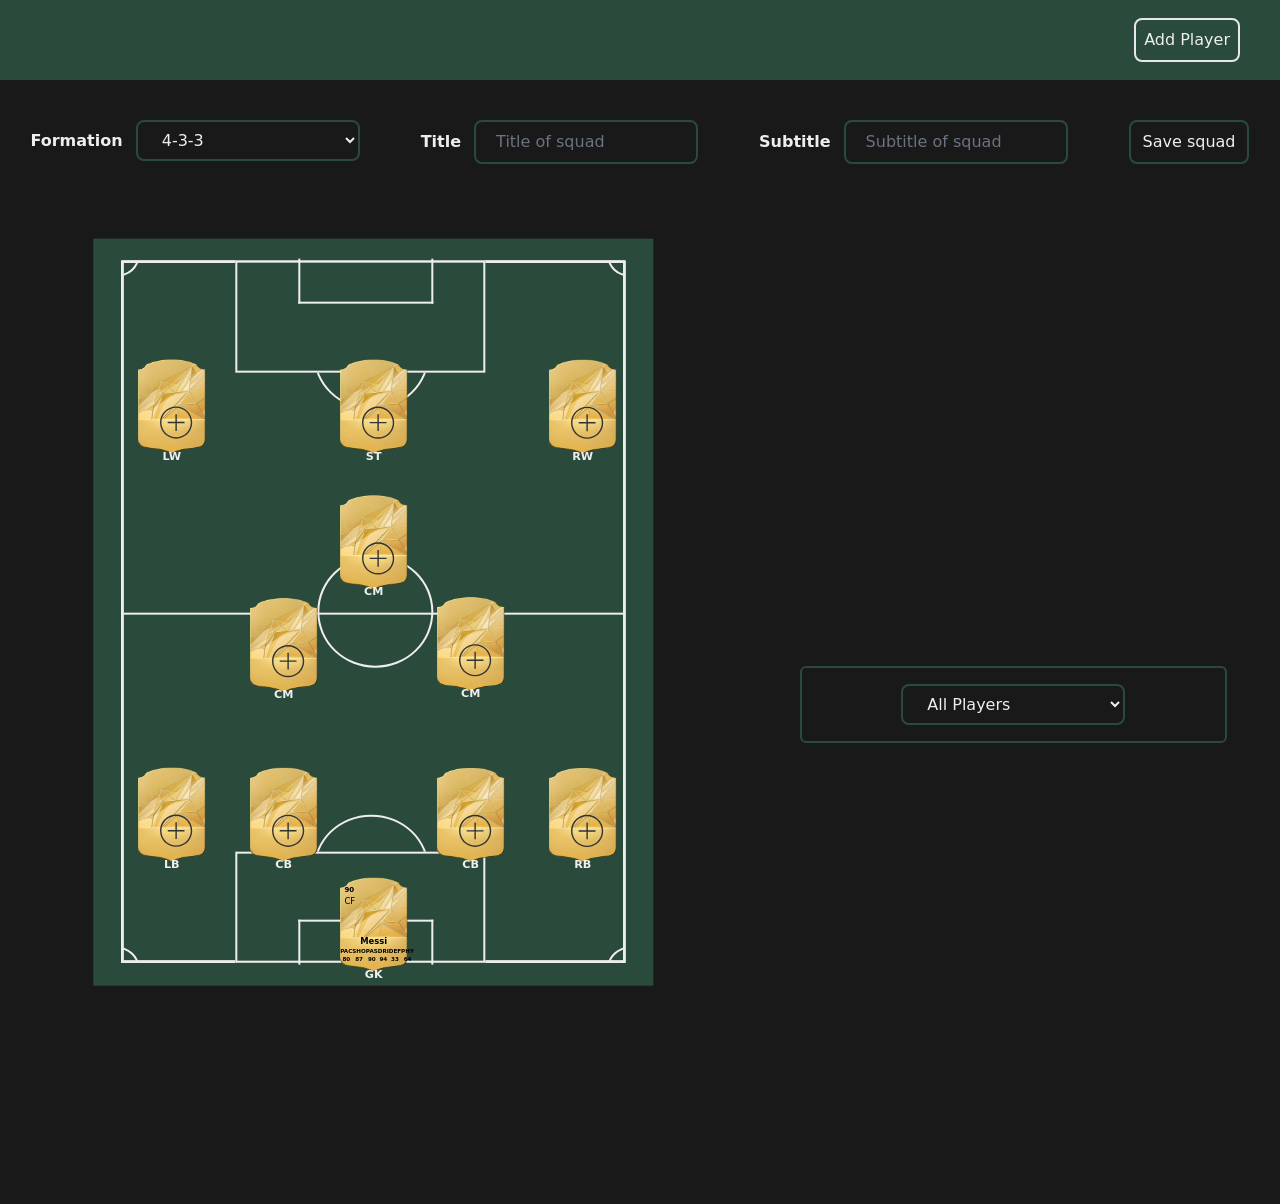
==== index.html @ 20e32bb1 "FUT-10 remove player from squad" ====
<!DOCTYPE html>
<html lang="en">
<head>
  <meta charset="UTF-8">
  <meta name="viewport" content="width=device-width, initial-scale=1.0">
  <meta name="description" content="Build and manage your custom football team with dynamic formations, player stats, chemistry calculations, and more. An interactive Ultimate Team management app.">
  <meta name="keywords" content="football team, team management, player stats, chemistry calculation, formations, ultimate team, dynamic app">
  <meta name="author" content="FI">
  <title>Document</title>
  <link rel="stylesheet" href="css/pitch.css">
  <script src="js/tailwind.js"></script>
  <link href="https://cdnjs.cloudflare.com/ajax/libs/font-awesome/5.15.3/css/all.min.css" rel="stylesheet"/>
</head>
<body class="bg-[#191919]">
  <!-- header -->
  <header class="bg-[#2a4b3b] h-20 flex items-center justify-end p-10">
    <button onclick="showAddPlayerModel()" class="p-2 text-[#eee] border-2 rounded-lg focus:outline-none hover:bg-[#191919]">Add Player</button>
  </header>
  <div class="text-[#eee] py-10 flex flex-col lg:flex-row md:flex-row justify-around">
    <div>
      <label for="formation_select" class="font-semibold mr-2">Formation</label>
      <select onchange="changeFormation(event)" class="bg-[#191919] border-2 border-[#2a4b3b] w-56 py-2 pl-5 rounded-lg focus:outline-none" name="" id="formation_select">
        <option class=" hover:bg-[#191919]" value="433">4-3-3</option>
        <option value="442">4-4-2</option>
      </select>
    </div>
    <div>
      <label for="squad_title" class="font-semibold mr-2">Title</label>
      <input class="bg-[#191919] border-2 border-[#2a4b3b] w-56 py-2 pl-5 rounded-lg placeholder-gray-500" required type="text" name="" id="squad_title" placeholder="Title of squad">
    </div>

    <div>
      <label for="squad_subtitle" class="font-semibold mr-2">Subtitle</label>
      <input class="bg-[#191919] border-2 border-[#2a4b3b] w-56 py-2 pl-5 rounded-lg placeholder-gray-500" required type="text" name="" id="squad_subtitle" placeholder="Subtitle of squad">
    </div>

    <div>
      <button onclick="SaveSquad()" class="border-2 border-[#2a4b3b] py-2 px-3 rounded-lg hover:bg-[#2a4b3b]">Save squad</button>
    </div>
  </div>
    <!--  -->
  <!-- items is the reason!!! -->
  <div class="flex flex-col gap-y-20  lg:flex-row md:flex-row items-center justify-start ">
    <!-- campo container -->
    <div class="campo_container relative pt-20 lg:pt-32 md:pt-40 w-full lg:w-7/12 md:w-4/5" style="max-height: 1000px;">
      <div class="campo h-full"  >
        <div class="corner">
          <div class="corner1"></div>
          <div class="corner2"></div>
        </div>
        <div class="semi1"></div>
        <div class="semi2"></div>
        <div class="divisoria"></div>
        <div class="interior"></div>
        <div class="penalty"></div>
      </div>
      <!-- formation 4,3,3 by default -->
      <!-- gk -->
      <div id="GK" data-position="GK" class="player_card group relative text-black w-[32%] lg:w-[16%] scale-[0.3] lg:scale-[0.7]  translate-y-[-40%] left-[36%] lg:left-[42%]">
        <div class="text-[#eee] translate-y-5 flex justify-around invisible group-hover:visible">
          <i class="fas fa-plus cursor-pointer" onclick="choosePlayerModal(event)" title="add substitute at position"></i>
          <i class="fas fa-exchange-alt cursor-pointer" title="make substitute"></i>
          <i onclick="removeFromSquad(event)" class="fas fa-times cursor-pointer" title="remove from squad"></i>
        </div>
        <img src="src/assets/img/badge_gold.webp" alt="">
        <!-- position and number -->
        <div class="player_positoin flex flex-col absolute top-[25%] left-[15%]">
          <p class="text-[10px] lg:text-[10px] font-bold">90</p>
          <p class="text-xs lg:text-xs">CF</p> 
        </div>
        <!-- image -->
        <div class="player_image w-2/3 absolute top-[44%] left-1/2 transform -translate-x-1/2 -translate-y-1/2">
          <img src="https://cdn.sofifa.net/players/158/023/25_120.png" alt="">
        </div>
        <!-- name and more -->
        <div class="w-4/5 flex flex-col items-center absolute top-[64%] left-[10%]">
          <p class="text-xs lg:text-xs md:text-xs font-bold">Messi</p>
          <!-- player statistics -->
          <div class="palyer_statistics w-full flex flex-row justify-around text-[6px] lg:text-[0.5em] md:text-[0.5em]">
            <div class="flex flex-col items-center">
              <p class="font-semibold">PAC</p>
              <p class="font-extrabold">80</p> 
            </div>
            <div class="flex flex-col items-center">
              <p class="font-semibold">SHO</p>
              <p class="font-extrabold">87</p> 
            </div>
            <div class="flex flex-col items-center">
              <p class="font-semibold">PAS</p>
              <p class="font-extrabold">90</p> 
            </div>
            <div class="flex flex-col items-center">
              <p class="font-semibold">DRI</p>
              <p class="font-extrabold">94</p> 
            </div>
            <div class="flex flex-col items-center">
              <p class="font-semibold">DEF</p>
              <p class="font-extrabold">33</p> 
            </div>
            <div class="flex flex-col items-center">
              <p class="font-semibold">PHY</p>
              <p class="font-extrabold">64</p> 
            </div>
          </div>
          <!-- flags -->
          <div class="palyer_statistics w-full flex flex-row justify-center gap-2">
            <img src="https://cdn.sofifa.net/flags/pt.png" width="8%" alt="">
            <img src="https://cdn.sofifa.net/meta/team/271/30.png" width="8%" alt="">
            <img src="https://cdn.sofifa.net/meta/team/2506/120.png" width="8%" alt="">
          </div>
        </div>
        <div class="position_abr text-[#eee] text-center mt-[-20px] font-bold">GK</div>
      </div>
      <!-- LB -->
      <div id="LB" data-position="LB" class="player_card relative text-black  lg:w-[16%] lg:scale-[0.7] translate-y-[-210%] left-[15%]">
        <img src="src/assets/img/badge_gold.webp" alt="">
        <button onclick="choosePlayerModal(event)" class=" absolute top-1/2 left-[34%]">
          <svg xmlns="http://www.w3.org/2000/svg" x="0px" y="0px" width="50" height="50" viewBox="0 0 50 50">
            <path d="M 25 2 C 12.309295 2 2 12.309295 2 25 C 2 37.690705 12.309295 48 25 48 C 37.690705 48 48 37.690705 48 25 C 48 12.309295 37.690705 2 25 2 z M 25 4 C 36.609824 4 46 13.390176 46 25 C 46 36.609824 36.609824 46 25 46 C 13.390176 46 4 36.609824 4 25 C 4 13.390176 13.390176 4 25 4 z M 24 13 L 24 24 L 13 24 L 13 26 L 24 26 L 24 37 L 26 37 L 26 26 L 37 26 L 37 24 L 26 24 L 26 13 L 24 13 z" style="fill: #333333;"></path>
          </svg>
        </button>
        <div class="position_abr text-[#eee] text-center mt-[-20px] font-bold">LB</div>
      </div>
      <!-- CB1 -->
      <div id="CB" data-position="CB1" class="player_card relative text-black  lg:w-[16%] lg:scale-[0.7] translate-y-[-310%] left-[30%]">
        <img src="src/assets/img/badge_gold.webp" alt="">
        <button onclick="choosePlayerModal(event)" class=" absolute top-1/2 left-[34%]">
          <svg xmlns="http://www.w3.org/2000/svg" x="0px" y="0px" width="50" height="50" viewBox="0 0 50 50">
            <path d="M 25 2 C 12.309295 2 2 12.309295 2 25 C 2 37.690705 12.309295 48 25 48 C 37.690705 48 48 37.690705 48 25 C 48 12.309295 37.690705 2 25 2 z M 25 4 C 36.609824 4 46 13.390176 46 25 C 46 36.609824 36.609824 46 25 46 C 13.390176 46 4 36.609824 4 25 C 4 13.390176 13.390176 4 25 4 z M 24 13 L 24 24 L 13 24 L 13 26 L 24 26 L 24 37 L 26 37 L 26 26 L 37 26 L 37 24 L 26 24 L 26 13 L 24 13 z" style="fill: #333333;"></path>
          </svg>
        </button>
        <div class="position_abr text-[#eee] text-center mt-[-20px] font-bold">CB</div>
      </div>
      <!-- CB2 -->
      <div id="CB" data-position="CB2" class="player_card relative text-black  lg:w-[16%] lg:scale-[0.7] translate-y-[-410%] left-[55%]">
        <img src="src/assets/img/badge_gold.webp" alt="">
        <button onclick="choosePlayerModal(event)" class=" absolute top-1/2 left-[34%]">
          <svg xmlns="http://www.w3.org/2000/svg" x="0px" y="0px" width="50" height="50" viewBox="0 0 50 50">
            <path d="M 25 2 C 12.309295 2 2 12.309295 2 25 C 2 37.690705 12.309295 48 25 48 C 37.690705 48 48 37.690705 48 25 C 48 12.309295 37.690705 2 25 2 z M 25 4 C 36.609824 4 46 13.390176 46 25 C 46 36.609824 36.609824 46 25 46 C 13.390176 46 4 36.609824 4 25 C 4 13.390176 13.390176 4 25 4 z M 24 13 L 24 24 L 13 24 L 13 26 L 24 26 L 24 37 L 26 37 L 26 26 L 37 26 L 37 24 L 26 24 L 26 13 L 24 13 z" style="fill: #333333;"></path>
          </svg>
        </button>
        <div class="position_abr text-[#eee] text-center mt-[-20px] font-bold">CB</div>
      </div>
      <!-- RB -->
      <div id="RB" data-position="RB" class="player_card relative text-black  lg:w-[16%] lg:scale-[0.7] translate-y-[-510%] left-[70%]">
        <img src="src/assets/img/badge_gold.webp" alt="">
        <button onclick="choosePlayerModal(event)" class=" absolute top-1/2 left-[34%]">
          <svg xmlns="http://www.w3.org/2000/svg" x="0px" y="0px" width="50" height="50" viewBox="0 0 50 50">
            <path d="M 25 2 C 12.309295 2 2 12.309295 2 25 C 2 37.690705 12.309295 48 25 48 C 37.690705 48 48 37.690705 48 25 C 48 12.309295 37.690705 2 25 2 z M 25 4 C 36.609824 4 46 13.390176 46 25 C 46 36.609824 36.609824 46 25 46 C 13.390176 46 4 36.609824 4 25 C 4 13.390176 13.390176 4 25 4 z M 24 13 L 24 24 L 13 24 L 13 26 L 24 26 L 24 37 L 26 37 L 26 26 L 37 26 L 37 24 L 26 24 L 26 13 L 24 13 z" style="fill: #333333;"></path>
          </svg>
        </button>
        <div class="position_abr text-[#eee] text-center mt-[-20px] font-bold">RB</div>
      </div>
      <!-- CM1 -->
      <div id="CM1" data-position="CM1" class="player_card relative text-black  lg:w-[16%] lg:scale-[0.7] translate-y-[-710%] left-[30%]">
        <img src="src/assets/img/badge_gold.webp" alt="">
        <button onclick="choosePlayerModal(event)" class=" absolute top-1/2 left-[34%]">
          <svg xmlns="http://www.w3.org/2000/svg" x="0px" y="0px" width="50" height="50" viewBox="0 0 50 50">
            <path d="M 25 2 C 12.309295 2 2 12.309295 2 25 C 2 37.690705 12.309295 48 25 48 C 37.690705 48 48 37.690705 48 25 C 48 12.309295 37.690705 2 25 2 z M 25 4 C 36.609824 4 46 13.390176 46 25 C 46 36.609824 36.609824 46 25 46 C 13.390176 46 4 36.609824 4 25 C 4 13.390176 13.390176 4 25 4 z M 24 13 L 24 24 L 13 24 L 13 26 L 24 26 L 24 37 L 26 37 L 26 26 L 37 26 L 37 24 L 26 24 L 26 13 L 24 13 z" style="fill: #333333;"></path>
          </svg>
        </button>
        <div class="position_abr text-[#eee] text-center mt-[-20px] font-bold">CM</div>
      </div>
      <!-- CM2 -->
      <div id="CM2" data-position="CM2" class="player_card relative text-black  lg:w-[16%] lg:scale-[0.7] translate-y-[-810%] left-[55%]">
        <img src="src/assets/img/badge_gold.webp" alt="">
        <button onclick="choosePlayerModal(event)" class=" absolute top-1/2 left-[34%]">
          <svg xmlns="http://www.w3.org/2000/svg" x="0px" y="0px" width="50" height="50" viewBox="0 0 50 50">
            <path d="M 25 2 C 12.309295 2 2 12.309295 2 25 C 2 37.690705 12.309295 48 25 48 C 37.690705 48 48 37.690705 48 25 C 48 12.309295 37.690705 2 25 2 z M 25 4 C 36.609824 4 46 13.390176 46 25 C 46 36.609824 36.609824 46 25 46 C 13.390176 46 4 36.609824 4 25 C 4 13.390176 13.390176 4 25 4 z M 24 13 L 24 24 L 13 24 L 13 26 L 24 26 L 24 37 L 26 37 L 26 26 L 37 26 L 37 24 L 26 24 L 26 13 L 24 13 z" style="fill: #333333;"></path>
          </svg>
        </button>
        <div class="position_abr text-[#eee] text-center mt-[-20px] font-bold">CM</div>
      </div>
      <!-- CM3 -->
      <div id="CM3" data-position="CM3" class="player_card relative text-black  lg:w-[16%] lg:scale-[0.7] translate-y-[-970%] left-[42%]">
        <img src="src/assets/img/badge_gold.webp" alt="">
        <button onclick="choosePlayerModal(event)" class=" absolute top-1/2 left-[34%]">
          <svg xmlns="http://www.w3.org/2000/svg" x="0px" y="0px" width="50" height="50" viewBox="0 0 50 50">
            <path d="M 25 2 C 12.309295 2 2 12.309295 2 25 C 2 37.690705 12.309295 48 25 48 C 37.690705 48 48 37.690705 48 25 C 48 12.309295 37.690705 2 25 2 z M 25 4 C 36.609824 4 46 13.390176 46 25 C 46 36.609824 36.609824 46 25 46 C 13.390176 46 4 36.609824 4 25 C 4 13.390176 13.390176 4 25 4 z M 24 13 L 24 24 L 13 24 L 13 26 L 24 26 L 24 37 L 26 37 L 26 26 L 37 26 L 37 24 L 26 24 L 26 13 L 24 13 z" style="fill: #333333;"></path>
          </svg>
        </button>
        <div class="position_abr text-[#eee] text-center mt-[-20px] font-bold">CM</div>
      </div>
      <!-- LW -->
      <div id="LW" data-position="LW" class="player_card relative text-black  lg:w-[16%] lg:scale-[0.7] translate-y-[-1150%] left-[15%]">
        <img src="src/assets/img/badge_gold.webp" alt="">
        <button onclick="choosePlayerModal(event)" class=" absolute top-1/2 left-[34%]">
          <svg xmlns="http://www.w3.org/2000/svg" x="0px" y="0px" width="50" height="50" viewBox="0 0 50 50">
            <path d="M 25 2 C 12.309295 2 2 12.309295 2 25 C 2 37.690705 12.309295 48 25 48 C 37.690705 48 48 37.690705 48 25 C 48 12.309295 37.690705 2 25 2 z M 25 4 C 36.609824 4 46 13.390176 46 25 C 46 36.609824 36.609824 46 25 46 C 13.390176 46 4 36.609824 4 25 C 4 13.390176 13.390176 4 25 4 z M 24 13 L 24 24 L 13 24 L 13 26 L 24 26 L 24 37 L 26 37 L 26 26 L 37 26 L 37 24 L 26 24 L 26 13 L 24 13 z" style="fill: #333333;"></path>
          </svg>
        </button>
        <div class="position_abr text-[#eee] text-center mt-[-20px] font-bold">LW</div>
      </div>
      <!-- ST -->
      <div id="ST" data-position="ST" class="player_card relative text-black  lg:w-[16%] lg:scale-[0.7] translate-y-[-1250%] left-[42%]">
        <img src="src/assets/img/badge_gold.webp" alt="">
        <button onclick="choosePlayerModal(event)" class=" absolute top-1/2 left-[34%]">
          <svg xmlns="http://www.w3.org/2000/svg" x="0px" y="0px" width="50" height="50" viewBox="0 0 50 50">
            <path d="M 25 2 C 12.309295 2 2 12.309295 2 25 C 2 37.690705 12.309295 48 25 48 C 37.690705 48 48 37.690705 48 25 C 48 12.309295 37.690705 2 25 2 z M 25 4 C 36.609824 4 46 13.390176 46 25 C 46 36.609824 36.609824 46 25 46 C 13.390176 46 4 36.609824 4 25 C 4 13.390176 13.390176 4 25 4 z M 24 13 L 24 24 L 13 24 L 13 26 L 24 26 L 24 37 L 26 37 L 26 26 L 37 26 L 37 24 L 26 24 L 26 13 L 24 13 z" style="fill: #333333;"></path>
          </svg>
        </button>
        <div class="position_abr text-[#eee] text-center mt-[-20px] font-bold">ST</div>
      </div>
      <!-- RW -->
      <div id="RW" data-position="RW" class="player_card relative text-black  lg:w-[16%] lg:scale-[0.7] translate-y-[-1350%] left-[70%]">
        <img src="src/assets/img/badge_gold.webp" alt="">
        <button onclick="choosePlayerModal(event)" class=" absolute top-1/2 left-[34%]">
          <svg xmlns="http://www.w3.org/2000/svg" x="0px" y="0px" width="50" height="50" viewBox="0 0 50 50">
            <path d="M 25 2 C 12.309295 2 2 12.309295 2 25 C 2 37.690705 12.309295 48 25 48 C 37.690705 48 48 37.690705 48 25 C 48 12.309295 37.690705 2 25 2 z M 25 4 C 36.609824 4 46 13.390176 46 25 C 46 36.609824 36.609824 46 25 46 C 13.390176 46 4 36.609824 4 25 C 4 13.390176 13.390176 4 25 4 z M 24 13 L 24 24 L 13 24 L 13 26 L 24 26 L 24 37 L 26 37 L 26 26 L 37 26 L 37 24 L 26 24 L 26 13 L 24 13 z" style="fill: #333333;"></path>
          </svg>
        </button>
        <div class="position_abr text-[#eee] text-center mt-[-20px] font-bold">RW</div>
      </div>
    </div>
    
    <!-- players container -->
    <div class="border-2 border-[#2a4b3b] rounded-md m-auto w-11/12 lg:w-1/3 md:w-1/3 text-[#eee] flex flex-col items-center">
      <select id="players_container_select" onchange="showPlayers()" name="" id="" class="bg-[#191919] border-2 border-[#2a4b3b] w-56 py-2 pl-5 rounded-lg focus:outline-none my-4">
        <option value="all_players">All Players</option>
        <option value="squad_substitutes">Squad Substitutes</option>
      </select>
       <div id="aside_players_container" class="cards grid grid-cols-3 gap-4 max-h-screen overflow-y-auto scrollbar-hidden">
        <!-- players cards will appear here -->
       </div>
    </div>
  </div>

  <!-- choose player Modal -->
  <div id="choose_player_modal" class="fixed inset-0 bg-neutral-800 bg-opacity-50 flex items-center justify-center hidden">
    <div id="choose_modal_content" class="w-1/2 h-3/4 overflow-y-auto scrollbar-hidden mx-auto mt-10 p-4 bg-neutral-800 rounded-lg shadow-lg">
      <div id="close_choose_player_modal" class="flex justify-end items-center mb-4">
        <i class="fas fa-times text-gray-400 cursor-pointer text-xl"></i>
      </div>
      <div class="mb-4">
        <input class="w-full p-4 bg-neutral-700 text-white rounded-lg focus:outline-none" placeholder="search player" type="text">
      </div>
      <div id="players_container" class="flex flex-col gap-y-4">
         
      </div>
    </div>
  </div>

  <!-- add player Modal -->
  <div id="add_player_modal" class="fixed inset-0 bg-neutral-800 bg-opacity-50 flex items-center justify-center hidden">
    <div id="add_modal_content" class="w-1/2 h-5/6 overflow-y-auto scrollbar-hidden mx-auto mt-10 p-4  bg-neutral-800 rounded-lg shadow-lg">
      <div id="close_add_player_modal" class="flex justify-end items-center mb-4">
        <i class="fas fa-times text-gray-400 cursor-pointer text-xl"></i>
      </div>
      <form id="add_player_form" class="text-white flex flex-col gap-y-10">
        <!-- Name and Photo -->
        <div class="flex justify-between items-end">
          <div class="flex flex-col w-2/3">
            <label for="player_name" class="mb-5">Player's Full Name</label>
            <input id="player_name" name="player_name" type="text" required placeholder="Enter Full Name" class="p-2 bg-neutral-700 rounded-lg focus:outline-none">
          </div>
          <!-- Photo -->
          <div class="w-1/3 flex flex-col items-center">
            <label for="playerPhotoInput" class="text-white rounded-lg cursor-pointer">Choose Photo</label>
            <input type="file" id="playerPhotoInput" name="player_photo" accept="image/*" class="hidden" />
            <img id="playerPhotoPreview" class="mt-4 w-16" src="src/assets/img/user.png" alt="Player Photo Preview" />
          </div>
        </div>
        
        <!-- Nationality -->
        <div>
          <h1>Nationality</h1>
          <select id="nationality_select" name="nationality" class="p-2 bg-neutral-700 rounded-lg focus:outline-none w-2/3">
            <option value=""></option>
          </select>
        </div>
        
        <!-- Club -->
        <div>
          <h1>Club</h1>
          <select id="club_select" name="club" class="p-2 bg-neutral-700 rounded-lg focus:outline-none w-2/3">
            <option value=""></option>
          </select>
        </div>
        
        <!-- Position -->
        <div class="flex flex-col">
          <label for="player_position">Player Position:</label>
          <select id="player_position" name="position" onchange="statisticsFields()" class="p-2 bg-neutral-700 rounded-lg focus:outline-none w-2/3">
            <option value=""></option>
            <option value="RW">Right Wing (RW)</option>
            <option value="ST">Striker (ST)</option>
            <option value="CM">Central Midfielder (CM)</option>
            <option value="CB">Center Back (CB)</option>
            <option value="LW">Left Wing (LW)</option>
            <option value="GK">Goalkeeper (GK)</option>
            <option value="CDM">Central Defensive Midfielder (CDM)</option>
            <option value="LB">Left Back (LB)</option>
            <option value="RB">Right Back (RB)</option>
          </select>
        </div>        
        <p id="numberInputError" class="text-red-500"></p>
        <!-- Statistics -->
        <div class="statistics grid grid-cols-2 gap-x-16 gap-y-2">
          <!-- General Statistics -->
          <div class="flex flex-col">
            <label for="rating">Rating:</label>
            <input id="rating" name="rating" type="number" value="0" min="0" max="100" required class="p-2 bg-neutral-700 rounded-lg focus:outline-none">
          </div>
          <div class="other_positions flex flex-col">
            <label for="pace">Pace:</label>
            <input id="pace" name="pace" type="number" value="0" min="0" max="100" required class="p-2 bg-neutral-700 rounded-lg focus:outline-none">
          </div>
          <div class="other_positions flex flex-col">
            <label for="shooting">Shooting:</label>
            <input id="shooting" name="shooting" type="number" value="0" min="0" max="100" required class="p-2 bg-neutral-700 rounded-lg focus:outline-none">
          </div>
          <div class="other_positions flex flex-col">
            <label for="passing">Passing:</label>
            <input id="passing" name="passing" type="number" value="0" min="0" max="100" required class="p-2 bg-neutral-700 rounded-lg focus:outline-none">
          </div>
          <div class="other_positions flex flex-col">
            <label for="dribbling">Dribbling:</label>
            <input id="dribbling" name="dribbling" type="number" value="0" min="0" max="100" required class="p-2 bg-neutral-700 rounded-lg focus:outline-none">
          </div>
          <div class="other_positions flex flex-col">
            <label for="defending">Defending:</label>
            <input id="defending" name="defending" type="number" value="0" min="0" max="100" required class="p-2 bg-neutral-700 rounded-lg focus:outline-none">
          </div>
          <div class="other_positions flex flex-col ">
            <label for="physical">Physical:</label>
            <input id="physical" name="physical" type="number" value="0" min="0" max="100" required class="p-2 bg-neutral-700 rounded-lg focus:outline-none">
          </div>
          
          <!-- GK Statistics -->
          <div class="gk_position hidden flex flex-col">
            <label for="diving">Diving:</label>
            <input id="diving" name="diving" type="number" value="0" min="0" max="100" class="p-2 bg-neutral-700 rounded-lg focus:outline-none">
          </div>
          <div class="gk_position hidden flex flex-col">
            <label for="handling">Handling:</label>
            <input id="handling" name="handling" type="number" value="0" min="0" max="100" class="p-2 bg-neutral-700 rounded-lg focus:outline-none">
          </div>
          <div class="gk_position hidden flex flex-col">
            <label for="kicking">Kicking:</label>
            <input id="kicking" name="kicking" type="number" value="0" min="0" max="100" class="p-2 bg-neutral-700 rounded-lg focus:outline-none">
          </div>
          <div class="gk_position hidden flex flex-col">
            <label for="reflexes">Reflexes:</label>
            <input id="reflexes" name="reflexes" type="number" value="0" min="0" max="100" class="p-2 bg-neutral-700 rounded-lg focus:outline-none">
          </div>
          <div class="gk_position hidden flex flex-col">
            <label for="speed">Speed:</label>
            <input id="speed" name="speed" type="number" value="0" min="0" max="100" class="p-2 bg-neutral-700 rounded-lg focus:outline-none">
          </div>
          <div class="gk_position hidden flex flex-col ">
            <label for="positioning" >Positioning:</label>
            <input id="positioning" name="positioning" type="number" value="0" min="0" max="100" class="p-2 bg-neutral-700 rounded-lg focus:outline-none">
          </div>
        </div>
        
        <!-- Submit Button -->
        <button id="save_player_btn" data-player-id="" name="save_player" type="submit" class="border-2 border-[#2a4b3b] rounded-lg w-1/4 py-2 self-end hover:bg-[#2a4b3b]">Save</button>
      </form>
          
    </div>
  </div>

  <!-- scripts -->
   <script src="js/script.js"></script>
   <script src="js/squads.js"></script>
   <script>
    // Handle image preview
    document.getElementById("playerPhotoInput").addEventListener("change", function(event) {
      const file = event.target.files[0];
      if (file) {
        const reader = new FileReader();
        reader.onload = function(e) {
          const imgElement = document.getElementById("playerPhotoPreview");
          imgElement.src = e.target.result;
          imgElement.classList.remove("hidden"); // Show image preview
        };
        reader.readAsDataURL(file); // Read the file as a data URL
      }
    });
  </script>  
</body>
</html>
---- css/pitch.css ----
/* Centrado vertical */
.centrar {
  display: inline-block;
  height: 100%;
  width: 0;
}
/* Campo */
.campo {
  transform: rotate(90deg);
  position: relative;
  display: inline-block;
  width: 100%;
  height: 0;
  margin: 0 0 0 0 !important;
  padding: 0 0 75% 0 !important;
  background: #2a4b3b;
}
/* Marcas interiores */
.interior, .divisoria,
.semi1, .semi2,
.corner {
  position: absolute;
  top: 0;
  bottom: 0;
  left: 0;
  right: 0;
  width: 94%;
  height: 90%;
  margin: auto;
  border: 2px solid #eee;
}
/* Línea divisoria */
.divisoria:after, .divisoria:before {
  content: "";
  position: absolute;
  left: 50%;
  display: block;
  width: 0;
  height: 100%;
  margin-left: .5px;
  border: 1px solid #eee;  
}
/* Circulo central */
.divisoria:before {
  top: 50%;
  width: 16%;
  height: 0;
  margin: -8% 0 0 -8%;
  margin-top: calc(-8% - 4px);
  margin-left: calc(-8% - .5px);
  padding-bottom: 16%;
  border-radius: 50%;
  border: 2px solid #eee;
}
/* Porterias */
.campo:before, .campo:after {
  content: "";
  position: absolute;
  top: 50%;
  left: 3%;
  margin: -8% 0 0 -2px;
  display: block;
  width: 6%;
  height: 24%;
  border: 2px solid #eee;
  z-index: 2;
}
.campo::before{
    border-left: none;
}
.campo::after{
    border-right: none;
}
/* Porteria derecha */
.campo:after {
  left: auto;
  right: 3%;
  margin-right: -2px;
}
/* Area penalty */
.interior:before, .interior:after {
  content: "";
  position: absolute;
  top: 50%;
  left: 0;
  margin: -16% 0 0 -2px;
  display: block;
  width: 16%;
  height: 50%;
  background: #2a4b3b;
  border: 2px solid #eee;
}
/* Area penalty derecha*/
.interior:after {
  left: auto;
  right: 0;
  margin: -16% -2px 0 0;
}

.semi2:before {
  left: auto;
  right: 12%;
}
/* Semicirculos porterias */
.semi1:after, .semi2:after {
  content: "";
  position: absolute;
  top: 50%;
  left: 5%;
  width: 16%;
  height: 0;
  margin: -8% 0 0 0;
  padding-bottom: 16%;
  border: 2px solid #eee;
  border-radius: 50%;
}
.semi2:after {
  left: auto;
  right: 5%;
}
.corner {
  overflow: hidden;
}
.corner1:before, .corner2:before,
.corner1:after, .corner2:after {
 content: "";
  position: absolute;
  top: -6%;
  left: -4%;
  width: 6%;
  height: 0;
  margin: 0 0 0 0;
  padding-bottom: 6%;
  border: 2px solid #eee;
  border-radius: 50%;
}
.corner1:after {
  left: auto;
  right: -4%;
}
.corner2:before {
  top: auto;
  bottom: -6%;
}
.corner2:after {
  top: auto;
  bottom: -6%;
  left: auto;
  right: -4%;
}


/* hide  scroll bar */
.scrollbar-hidden::-webkit-scrollbar {
  display: none;
}
.scrollbar-hidden {
  -ms-overflow-style: none; /* Internet Explorer 10+ */
  scrollbar-width: none; /* Firefox */
}
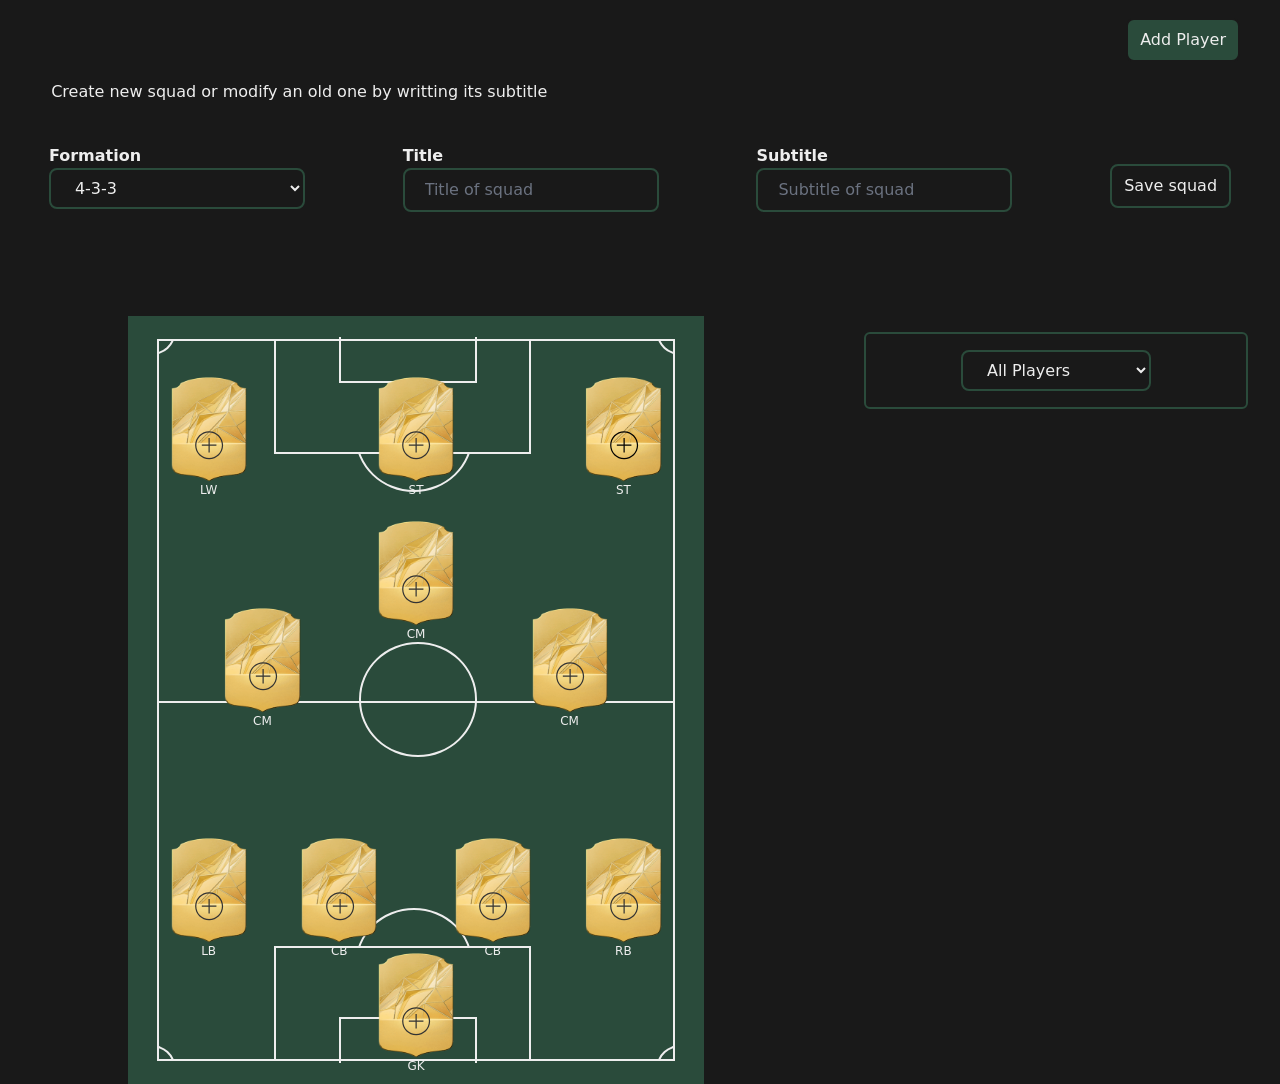
==== commit beefecfe: "code modifications" ====
--- a/index.html
+++ b/index.html
@@ -1,244 +1,236 @@
 <!DOCTYPE html>
 <html lang="en">
-<head>
-  <meta charset="UTF-8">
-  <meta name="viewport" content="width=device-width, initial-scale=1.0">
-  <meta name="description" content="Build and manage your custom football team with dynamic formations, player stats, chemistry calculations, and more. An interactive Ultimate Team management app.">
-  <meta name="keywords" content="football team, team management, player stats, chemistry calculation, formations, ultimate team, dynamic app">
-  <meta name="author" content="FI">
-  <title>Document</title>
-  <link rel="stylesheet" href="css/pitch.css">
-  <script src="js/tailwind.js"></script>
-  <link href="https://cdnjs.cloudflare.com/ajax/libs/font-awesome/5.15.3/css/all.min.css" rel="stylesheet"/>
-</head>
+    <head>
+        <meta charset="UTF-8">
+        <meta name="viewport" content="width=device-width, initial-scale=1.0">
+        <meta name="description" content="Build and manage your custom football team with dynamic formations, player stats, chemistry calculations, and more. An interactive Ultimate Team management app.">
+        <meta name="keywords" content="football team, team management, player stats, chemistry calculation, formations, ultimate team, dynamic app">
+        <meta name="author" content="FI">
+        <title>Document</title>
+        <link rel="stylesheet" href="css/pitch.css">
+        <script src="js/tailwind.js"></script>
+        <link href="https://cdnjs.cloudflare.com/ajax/libs/font-awesome/5.15.3/css/all.min.css" rel="stylesheet"/>
+    </head>
 <body class="bg-[#191919]">
-  <!-- header -->
-  <header class="bg-[#2a4b3b] h-20 flex items-center justify-end p-10">
-    <button onclick="showAddPlayerModel()" class="p-2 text-[#eee] border-2 rounded-lg focus:outline-none hover:bg-[#191919]">Add Player</button>
-  </header>
-  <div class="text-[#eee] py-10 flex flex-col lg:flex-row md:flex-row justify-around">
-    <div>
-      <label for="formation_select" class="font-semibold mr-2">Formation</label>
-      <select onchange="changeFormation(event)" class="bg-[#191919] border-2 border-[#2a4b3b] w-56 py-2 pl-5 rounded-lg focus:outline-none" name="" id="formation_select">
-        <option class=" hover:bg-[#191919]" value="433">4-3-3</option>
-        <option value="442">4-4-2</option>
-      </select>
+    <header class="h-20 flex items-center justify-end p-10">
+        <button onclick="showAddPlayerModel()" class="px-3 py-2 bg-[#2a4b3b] text-[#eee] border-2 border-[#191919] rounded-lg focus:outline-none hover:bg-[#191919] hover:border-[#2a4b3b]">Add Player</button>
+    </header>
+    <!--  -->
+    <h1 class="text-[#eee] ml-[4%]">Create new squad or modify an old one by writting its subtitle</h1>
+    <div class="text-[#eee] py-10 flex flex-col lg:flex-row md:flex-row items-center md:items-start gap-y-10 lg:justify-around md:justify-around">
+        <div class="w-11/12 lg:w-1/5 md:w-1/5 flex md:flex-col md:items-start items-center">
+          <label for="formation_select" class="w-1/4 font-semibold mr-2">Formation</label>
+          <select onchange="changeFormation(event)" class="w-full bg-[#191919] border-2 border-[#2a4b3b] py-2 pl-5 rounded-lg focus:outline-none" name="" id="formation_select">
+            <option class=" hover:bg-[#191919]" value="4-3-3">4-3-3</option>
+            <option value="4-4-2">4-4-2</option>
+          </select>
+        </div>
+        <div class="w-11/12 lg:w-1/5 md:w-1/5 flex md:flex-col md:items-start items-center">
+          <label for="squad_title" class="w-1/4 font-semibold mr-2">Title</label>
+          <input class="w-full bg-[#191919] border-2 border-[#2a4b3b] py-2 pl-5 rounded-lg placeholder-gray-500" type="text" name="" id="squad_title" placeholder="Title of squad">
+        </div>
+    
+        <div class="w-11/12 lg:w-1/5 md:w-1/5 flex md:flex-col md:items-start items-center">
+          <label for="squad_subtitle" class="w-1/4 font-semibold mr-2">Subtitle</label>
+          <input onchange="showPlayersOnCampo()" class="w-full bg-[#191919] border-2 border-[#2a4b3b] py-2 pl-5 rounded-lg placeholder-gray-500" type="text" name="" id="squad_subtitle" placeholder="Subtitle of squad">
+        </div>
+    
+        <div>
+          <button onclick="SaveSquad()" class="border-2 border-[#2a4b3b] py-2 px-3 rounded-lg hover:bg-[#2a4b3b] mt-5">Save squad</button>
+        </div>
     </div>
-    <div>
-      <label for="squad_title" class="font-semibold mr-2">Title</label>
-      <input class="bg-[#191919] border-2 border-[#2a4b3b] w-56 py-2 pl-5 rounded-lg placeholder-gray-500" required type="text" name="" id="squad_title" placeholder="Title of squad">
+    <main class="flex flex-col lg:flex-row md:flex-row justify-around items-center md:items-start">
+        <!-- campo container -->
+        <div class="campo_container w-full lg:w-[60%] md:w-[60%] pt-10 lg:pt-40 md:pt-36">
+            <div id="campo w-full" class="relative campo">
+                <div class="corner">
+                  <div class="corner1"></div>
+                  <div class="corner2"></div>
+                </div>
+                <div class="semi1"></div>
+                <div class="semi2"></div>
+                <div class="divisoria"></div>
+                <div class="interior"></div>
+                <div class="penalty"></div>
+
+                <!-- carts -->
+                <div id="campo_carts" class="absolute inset-0 w-full h-full z-10 -rotate-90">
+                    <div id="LW" data-position="LW" data-player-id=""  class="cart text-[0.16rem] lg:text-[0.46rem] md:text-[0.2rem] absolute w-[12%] -translate-x-1/2 translate-y-[-100%] group">
+                        <img src="src/assets/img/badge_gold.webp" alt="">
+                        <button onclick="choosePlayerModal(event)" class=" absolute top-1/2 left-[34%]">
+                            <svg xmlns="http://www.w3.org/2000/svg" x="0px" y="0px" width="50%" height="50%" viewBox="0 0 50 50">
+                                <path d="M 25 2 C 12.309295 2 2 12.309295 2 25 C 2 37.690705 12.309295 48 25 48 C 37.690705 48 48 37.690705 48 25 C 48 12.309295 37.690705 2 25 2 z M 25 4 C 36.609824 4 46 13.390176 46 25 C 46 36.609824 36.609824 46 25 46 C 13.390176 46 4 36.609824 4 25 C 4 13.390176 13.390176 4 25 4 z M 24 13 L 24 24 L 13 24 L 13 26 L 24 26 L 24 37 L 26 37 L 26 26 L 37 26 L 37 24 L 26 24 L 26 13 L 24 13 z" style="fill: #333333;"></path>
+                            </svg>
+                        </button>
+                    <div class="position_abr text-[#eee] text-center -mt-2 font-medium text-xs">LW</div>
+                    </div>
+                    <div id="ST" data-position="ST" data-player-id="" class="cart text-[0.16rem] lg:text-[0.46rem] md:text-[0.2rem] absolute w-[12%] -translate-x-1/2 translate-y-[-100%] group">
+                        <img src="src/assets/img/badge_gold.webp" alt="">
+                        <button onclick="choosePlayerModal(event)" class=" absolute top-1/2 left-[34%]">
+                            <svg xmlns="http://www.w3.org/2000/svg" x="0px" y="0px" width="50%" height="50%" viewBox="0 0 50 50">
+                                <path d="M 25 2 C 12.309295 2 2 12.309295 2 25 C 2 37.690705 12.309295 48 25 48 C 37.690705 48 48 37.690705 48 25 C 48 12.309295 37.690705 2 25 2 z M 25 4 C 36.609824 4 46 13.390176 46 25 C 46 36.609824 36.609824 46 25 46 C 13.390176 46 4 36.609824 4 25 C 4 13.390176 13.390176 4 25 4 z M 24 13 L 24 24 L 13 24 L 13 26 L 24 26 L 24 37 L 26 37 L 26 26 L 37 26 L 37 24 L 26 24 L 26 13 L 24 13 z" style="fill: #333333;"></path>
+                            </svg>
+                        </button>
+                    <div class="position_abr text-[#eee] text-center -mt-2 font-medium text-xs">ST</div>
+                    </div>
+                    <div id="RW" data-position="RW" data-player-id=""  class="cart text-[0.16rem] lg:text-[0.46rem] md:text-[0.2rem] absolute w-[12%] -translate-x-1/2 translate-y-[-100%] group">
+                        <img src="src/assets/img/badge_gold.webp" alt="">
+                        <button onclick="choosePlayerModal(event)" class=" absolute top-1/2 left-[34%]">
+                            <svg xmlns="http://www.w3.org/2000/svg" x="0px" y="0px" width="50%" height="50%" viewBox="0 0 50 50">
+                                <path d="M 25 2 C 12.309295 2 2 12.309295 2 25 C 2 37.690705 12.309295 48 25 48 C 37.690705 48 48 37.690705 48 25 C 48 12.309295 37.690705 2 25 2 z M 25 4 C 36.609824 4 46 13.390176 46 25 C 46 36.609824 36.609824 46 25 46 C 13.390176 46 4 36.609824 4 25 C 4 13.390176 13.390176 4 25 4 z M 24 13 L 24 24 L 13 24 L 13 26 L 24 26 L 24 37 L 26 37 L 26 26 L 37 26 L 37 24 L 26 24 L 26 13 L 24 13 z" RWyle="fill: #333333;"></path>
+                            </svg>
+                        </button>
+                    <div class="position_abr text-[#eee] text-center -mt-2 font-medium text-xs">ST</div>
+                    </div>
+                    <div id="CM1" data-position="CM" data-player-id=""  class="cart text-[0.16rem] lg:text-[0.46rem] md:text-[0.2rem] absolute w-[12%] -translate-x-1/2 translate-y-[-100%] group">
+                        <img src="src/assets/img/badge_gold.webp" alt="">
+                        <button onclick="choosePlayerModal(event)" class=" absolute top-1/2 left-[34%]">
+                            <svg xmlns="http://www.w3.org/2000/svg" x="0px" y="0px" width="50%" height="50%" viewBox="0 0 50 50">
+                                <path d="M 25 2 C 12.309295 2 2 12.309295 2 25 C 2 37.690705 12.309295 48 25 48 C 37.690705 48 48 37.690705 48 25 C 48 12.309295 37.690705 2 25 2 z M 25 4 C 36.609824 4 46 13.390176 46 25 C 46 36.609824 36.609824 46 25 46 C 13.390176 46 4 36.609824 4 25 C 4 13.390176 13.390176 4 25 4 z M 24 13 L 24 24 L 13 24 L 13 26 L 24 26 L 24 37 L 26 37 L 26 26 L 37 26 L 37 24 L 26 24 L 26 13 L 24 13 z" style="fill: #333333;"></path>
+                            </svg>
+                        </button>
+                    <div class="position_abr text-[#eee] text-center -mt-2 font-medium text-xs">CM</div>
+                    </div>
+                    <div id="CM3" data-position="CM" data-player-id=""  class="cart text-[0.16rem] lg:text-[0.46rem] md:text-[0.2rem] absolute w-[12%] -translate-x-1/2 translate-y-[-100%] group">
+                        <img src="src/assets/img/badge_gold.webp" alt="">
+                        <button onclick="choosePlayerModal(event)" class=" absolute top-1/2 left-[34%]">
+                            <svg xmlns="http://www.w3.org/2000/svg" x="0px" y="0px" width="50%" height="50%" viewBox="0 0 50 50">
+                                <path d="M 25 2 C 12.309295 2 2 12.309295 2 25 C 2 37.690705 12.309295 48 25 48 C 37.690705 48 48 37.690705 48 25 C 48 12.309295 37.690705 2 25 2 z M 25 4 C 36.609824 4 46 13.390176 46 25 C 46 36.609824 36.609824 46 25 46 C 13.390176 46 4 36.609824 4 25 C 4 13.390176 13.390176 4 25 4 z M 24 13 L 24 24 L 13 24 L 13 26 L 24 26 L 24 37 L 26 37 L 26 26 L 37 26 L 37 24 L 26 24 L 26 13 L 24 13 z" style="fill: #333333;"></path>
+                            </svg>
+                        </button>
+                    <div class="position_abr text-[#eee] text-center -mt-2 font-medium text-xs">CM</div>
+                    </div>
+                    <div id="CM2" data-position="CM" data-player-id=""  class="cart text-[0.16rem] lg:text-[0.46rem] md:text-[0.2rem] absolute w-[12%] -translate-x-1/2 translate-y-[-100%] group">
+                        <img src="src/assets/img/badge_gold.webp" alt="">
+                        <button onclick="choosePlayerModal(event)" class=" absolute top-1/2 left-[34%]">
+                            <svg xmlns="http://www.w3.org/2000/svg" x="0px" y="0px" width="50%" height="50%" viewBox="0 0 50 50">
+                                <path d="M 25 2 C 12.309295 2 2 12.309295 2 25 C 2 37.690705 12.309295 48 25 48 C 37.690705 48 48 37.690705 48 25 C 48 12.309295 37.690705 2 25 2 z M 25 4 C 36.609824 4 46 13.390176 46 25 C 46 36.609824 36.609824 46 25 46 C 13.390176 46 4 36.609824 4 25 C 4 13.390176 13.390176 4 25 4 z M 24 13 L 24 24 L 13 24 L 13 26 L 24 26 L 24 37 L 26 37 L 26 26 L 37 26 L 37 24 L 26 24 L 26 13 L 24 13 z" style="fill: #333333;"></path>
+                            </svg>
+                        </button>
+                    <div class="position_abr text-[#eee] text-center -mt-2 font-medium text-xs">CM</div>
+                    </div>
+                    <div id="LB" data-position="LB" data-player-id=""  class="cart text-[0.16rem] lg:text-[0.46rem] md:text-[0.2rem] absolute w-[12%] -translate-x-1/2 translate-y-[-100%] group">
+                        <img src="src/assets/img/badge_gold.webp" alt="">
+                        <button onclick="choosePlayerModal(event)" class=" absolute top-1/2 left-[34%]">
+                            <svg xmlns="http://www.w3.org/2000/svg" x="0px" y="0px" width="50%" height="50%" viewBox="0 0 50 50">
+                                <path d="M 25 2 C 12.309295 2 2 12.309295 2 25 C 2 37.690705 12.309295 48 25 48 C 37.690705 48 48 37.690705 48 25 C 48 12.309295 37.690705 2 25 2 z M 25 4 C 36.609824 4 46 13.390176 46 25 C 46 36.609824 36.609824 46 25 46 C 13.390176 46 4 36.609824 4 25 C 4 13.390176 13.390176 4 25 4 z M 24 13 L 24 24 L 13 24 L 13 26 L 24 26 L 24 37 L 26 37 L 26 26 L 37 26 L 37 24 L 26 24 L 26 13 L 24 13 z" style="fill: #333333;"></path>
+                            </svg>
+                        </button>
+                    <div class="position_abr text-[#eee] text-center -mt-2 font-medium text-xs">LB</div>
+                    </div>
+                    <div id="CB1" data-position="CB" data-player-id=""  class="cart text-[0.16rem] lg:text-[0.46rem] md:text-[0.2rem] absolute w-[12%] -translate-x-1/2 translate-y-[-100%] group">
+                        <img src="src/assets/img/badge_gold.webp" alt="">
+                        <button onclick="choosePlayerModal(event)" class=" absolute top-1/2 left-[34%]">
+                            <svg xmlns="http://www.w3.org/2000/svg" x="0px" y="0px" width="50%" height="50%" viewBox="0 0 50 50">
+                                <path d="M 25 2 C 12.309295 2 2 12.309295 2 25 C 2 37.690705 12.309295 48 25 48 C 37.690705 48 48 37.690705 48 25 C 48 12.309295 37.690705 2 25 2 z M 25 4 C 36.609824 4 46 13.390176 46 25 C 46 36.609824 36.609824 46 25 46 C 13.390176 46 4 36.609824 4 25 C 4 13.390176 13.390176 4 25 4 z M 24 13 L 24 24 L 13 24 L 13 26 L 24 26 L 24 37 L 26 37 L 26 26 L 37 26 L 37 24 L 26 24 L 26 13 L 24 13 z" style="fill: #333333;"></path>
+                            </svg>
+                        </button>
+                    <div class="position_abr text-[#eee] text-center -mt-2 font-medium text-xs">CB</div>
+                    </div>
+                    <div id="CB2" data-position="CB" data-player-id=""  class="cart text-[0.16rem] lg:text-[0.46rem] md:text-[0.2rem] absolute w-[12%] -translate-x-1/2 translate-y-[-100%] group">
+                        <img src="src/assets/img/badge_gold.webp" alt="">
+                        <button onclick="choosePlayerModal(event)" class=" absolute top-1/2 left-[34%]">
+                            <svg xmlns="http://www.w3.org/2000/svg" x="0px" y="0px" width="50%" height="50%" viewBox="0 0 50 50">
+                                <path d="M 25 2 C 12.309295 2 2 12.309295 2 25 C 2 37.690705 12.309295 48 25 48 C 37.690705 48 48 37.690705 48 25 C 48 12.309295 37.690705 2 25 2 z M 25 4 C 36.609824 4 46 13.390176 46 25 C 46 36.609824 36.609824 46 25 46 C 13.390176 46 4 36.609824 4 25 C 4 13.390176 13.390176 4 25 4 z M 24 13 L 24 24 L 13 24 L 13 26 L 24 26 L 24 37 L 26 37 L 26 26 L 37 26 L 37 24 L 26 24 L 26 13 L 24 13 z" style="fill: #333333;"></path>
+                            </svg>
+                        </button>
+                    <div class="position_abr text-[#eee] text-center -mt-2 font-medium text-xs">CB</div>
+                    </div>
+                    <div id="RB" data-position="RB" data-player-id=""  class="cart text-[0.16rem] lg:text-[0.46rem] md:text-[0.2rem] absolute w-[12%] -translate-x-1/2 translate-y-[-100%] group">
+                        <img src="src/assets/img/badge_gold.webp" alt="">
+                        <button onclick="choosePlayerModal(event)" class=" absolute top-1/2 left-[34%]">
+                            <svg xmlns="http://www.w3.org/2000/svg" x="0px" y="0px" width="50%" height="50%" viewBox="0 0 50 50">
+                                <path d="M 25 2 C 12.309295 2 2 12.309295 2 25 C 2 37.690705 12.309295 48 25 48 C 37.690705 48 48 37.690705 48 25 C 48 12.309295 37.690705 2 25 2 z M 25 4 C 36.609824 4 46 13.390176 46 25 C 46 36.609824 36.609824 46 25 46 C 13.390176 46 4 36.609824 4 25 C 4 13.390176 13.390176 4 25 4 z M 24 13 L 24 24 L 13 24 L 13 26 L 24 26 L 24 37 L 26 37 L 26 26 L 37 26 L 37 24 L 26 24 L 26 13 L 24 13 z" style="fill: #333333;"></path>
+                            </svg>
+                        </button>
+                    <div class="position_abr text-[#eee] text-center -mt-2 font-medium text-xs">RB</div>
+                    </div>
+                    <div id="GK" data-position="GK" data-player-id=""  class="cart text-[0.16rem] lg:text-[0.46rem] md:text-[0.2rem] absolute w-[12%] -translate-x-1/2 translate-y-[-100%] group group">
+                        <img src="src/assets/img/badge_gold.webp" alt="">
+                        <button onclick="choosePlayerModal(event)" class=" absolute top-1/2 left-[34%]">
+                            <svg xmlns="http://www.w3.org/2000/svg" x="0px" y="0px" width="50%" height="50%" viewBox="0 0 50 50">
+                                <path d="M 25 2 C 12.309295 2 2 12.309295 2 25 C 2 37.690705 12.309295 48 25 48 C 37.690705 48 48 37.690705 48 25 C 48 12.309295 37.690705 2 25 2 z M 25 4 C 36.609824 4 46 13.390176 46 25 C 46 36.609824 36.609824 46 25 46 C 13.390176 46 4 36.609824 4 25 C 4 13.390176 13.390176 4 25 4 z M 24 13 L 24 24 L 13 24 L 13 26 L 24 26 L 24 37 L 26 37 L 26 26 L 37 26 L 37 24 L 26 24 L 26 13 L 24 13 z" style="fill: #333333;"></path>
+                            </svg>
+                        </button>
+                        <div class="position_abr text-[#eee] text-center -mt-2 font-medium text-xs">GK</div>
+                    </div>
+                </div>
+            </div>
+        </div>
+        <!-- players container -->
+        <div class="border-2 border-[#2a4b3b] rounded-md h-fit w-4/5 my-20 lg:w-[30%] md:w-[40%] text-[#eee] flex flex-col items-center">
+            <select id="players_container_select" onchange="showPlayers()" name="" class="bg-[#191919] border-2 border-[#2a4b3b] py-2 pl-5 rounded-lg focus:outline-none my-4">
+            <option value="all_players">All Players</option>
+            <option value="squad_substitutes">Squad Substitutes</option>
+            </select>
+            <div id="aside_players_container" class="cards grid grid-cols-3 gap-4 max-h-screen overflow-y-auto scrollbar-hidden">
+            <!-- players cards will appear here -->
+            <div  class="player_card relative text-black ">
+                <img src="src/assets/img/badge_gold.webp" alt="">
+                <!-- position and number -->
+                <div class="player_positoin flex flex-col absolute top-[25%] left-[15%] -space-y-1">
+                  <p class="text-[0.5rem] lg:text-xs md:text-[0.6rem] font-bold">90</p>
+                  <p class="text-[0.5rem] lg:text-xs md:text-[0.6rem]">CF</p> 
+                </div>
+                <!-- image -->
+                <div class="player_image w-2/3 absolute top-[40%] left-1/2 transform -translate-x-1/2 -translate-y-1/2">
+                  <img src="https://cdn.sofifa.net/players/158/023/25_120.png" alt="">
+                </div>
+                <!-- name and more -->
+                <div class="w-4/5 flex flex-col items-center absolute top-[60%] lg:top-[62%] md:top-[60%] left-[10%]">
+                  <p class="text-[0.5rem] lg:text-xs md:text-[0.6rem] font-bold">Messi</p>
+                  <!-- player statistics -->
+                  <div class="palyer_statistics w-full flex flex-row justify-between text-[0.3rem] lg:text-[0.5em] md:text-[0.08em]">
+                    <div class="flex flex-col items-center -space-y-[0.1rem] md:-space-y-[0.15rem] lg:space-y-0">
+                      <p class="font-semibold">PAC</p>
+                      <p class="font-extrabold">80</p> 
+                    </div>
+                    <div class="flex flex-col items-center -space-y-[0.1rem] md:-space-y-[0.15rem] lg:space-y-0">
+                      <p class="font-semibold">SHO</p>
+                      <p class="font-extrabold">87</p> 
+                    </div>
+                    <div class="flex flex-col items-center -space-y-[0.1rem] md:-space-y-[0.15rem] lg:space-y-0">
+                      <p class="font-semibold">PAS</p>
+                      <p class="font-extrabold">90</p> 
+                    </div>
+                    <div class="flex flex-col items-center -space-y-[0.1rem] md:-space-y-[0.15rem] lg:space-y-0">
+                      <p class="font-semibold">DRI</p>
+                      <p class="font-extrabold">94</p> 
+                    </div>
+                    <div class="flex flex-col items-center -space-y-[0.1rem] md:-space-y-[0.15rem] lg:space-y-0">
+                      <p class="font-semibold">DEF</p>
+                      <p class="font-extrabold">33</p> 
+                    </div>
+                    <div class="flex flex-col items-center -space-y-[0.1rem] md:-space-y-[0.15rem] lg:space-y-0">
+                      <p class="font-semibold">PHY</p>
+                      <p class="font-extrabold">64</p> 
+                    </div>
+                  </div>
+                  <!-- flags -->
+                  <div class="palyer_statistics w-full flex flex-row justify-center gap-2">
+                    <img src="https://cdn.sofifa.net/flags/pt.png" width="10%" alt="">
+                    <img src="https://cdn.sofifa.net/meta/team/271/30.png" width="10%" alt="">
+                    <img src="https://cdn.sofifa.net/meta/team/2506/120.png" width="10%" alt="">
+                  </div>
+                </div>
+            </div>
+            </div>
+        </div>
+    </main>
+    <!-- choose player Modal -->
+    <div id="choose_player_modal" class="fixed inset-0 bg-neutral-800 bg-opacity-50 flex items-center justify-center hidden">
+        <div id="choose_modal_content" class="w-1/2 h-3/4 overflow-y-auto scrollbar-hidden mx-auto mt-10 p-4 bg-neutral-800 rounded-lg shadow-lg">
+        <div id="close_choose_player_modal" class="flex justify-end items-center mb-4">
+            <i class="fas fa-times text-gray-400 cursor-pointer text-xl"></i>
+        </div>
+        <div class="mb-4">
+            <input class="w-full p-4 bg-neutral-700 text-white rounded-lg focus:outline-none" placeholder="search player" type="text">
+        </div>
+        <div id="players_container" class="flex flex-col gap-y-4">
+            
+        </div>
+        </div>
     </div>
-
-    <div>
-      <label for="squad_subtitle" class="font-semibold mr-2">Subtitle</label>
-      <input class="bg-[#191919] border-2 border-[#2a4b3b] w-56 py-2 pl-5 rounded-lg placeholder-gray-500" required type="text" name="" id="squad_subtitle" placeholder="Subtitle of squad">
-    </div>
-
-    <div>
-      <button onclick="SaveSquad()" class="border-2 border-[#2a4b3b] py-2 px-3 rounded-lg hover:bg-[#2a4b3b]">Save squad</button>
-    </div>
-  </div>
-    <!--  -->
-  <!-- items is the reason!!! -->
-  <div class="flex flex-col gap-y-20  lg:flex-row md:flex-row items-center justify-start ">
-    <!-- campo container -->
-    <div class="campo_container relative pt-20 lg:pt-32 md:pt-40 w-full lg:w-7/12 md:w-4/5" style="max-height: 1000px;">
-      <div class="campo h-full"  >
-        <div class="corner">
-          <div class="corner1"></div>
-          <div class="corner2"></div>
-        </div>
-        <div class="semi1"></div>
-        <div class="semi2"></div>
-        <div class="divisoria"></div>
-        <div class="interior"></div>
-        <div class="penalty"></div>
-      </div>
-      <!-- formation 4,3,3 by default -->
-      <!-- gk -->
-      <div id="GK" data-position="GK" class="player_card group relative text-black w-[32%] lg:w-[16%] scale-[0.3] lg:scale-[0.7]  translate-y-[-40%] left-[36%] lg:left-[42%]">
-        <div class="text-[#eee] translate-y-5 flex justify-around invisible group-hover:visible">
-          <i class="fas fa-plus cursor-pointer" onclick="choosePlayerModal(event)" title="add substitute at position"></i>
-          <i class="fas fa-exchange-alt cursor-pointer" title="make substitute"></i>
-          <i onclick="removeFromSquad(event)" class="fas fa-times cursor-pointer" title="remove from squad"></i>
-        </div>
-        <img src="src/assets/img/badge_gold.webp" alt="">
-        <!-- position and number -->
-        <div class="player_positoin flex flex-col absolute top-[25%] left-[15%]">
-          <p class="text-[10px] lg:text-[10px] font-bold">90</p>
-          <p class="text-xs lg:text-xs">CF</p> 
-        </div>
-        <!-- image -->
-        <div class="player_image w-2/3 absolute top-[44%] left-1/2 transform -translate-x-1/2 -translate-y-1/2">
-          <img src="https://cdn.sofifa.net/players/158/023/25_120.png" alt="">
-        </div>
-        <!-- name and more -->
-        <div class="w-4/5 flex flex-col items-center absolute top-[64%] left-[10%]">
-          <p class="text-xs lg:text-xs md:text-xs font-bold">Messi</p>
-          <!-- player statistics -->
-          <div class="palyer_statistics w-full flex flex-row justify-around text-[6px] lg:text-[0.5em] md:text-[0.5em]">
-            <div class="flex flex-col items-center">
-              <p class="font-semibold">PAC</p>
-              <p class="font-extrabold">80</p> 
-            </div>
-            <div class="flex flex-col items-center">
-              <p class="font-semibold">SHO</p>
-              <p class="font-extrabold">87</p> 
-            </div>
-            <div class="flex flex-col items-center">
-              <p class="font-semibold">PAS</p>
-              <p class="font-extrabold">90</p> 
-            </div>
-            <div class="flex flex-col items-center">
-              <p class="font-semibold">DRI</p>
-              <p class="font-extrabold">94</p> 
-            </div>
-            <div class="flex flex-col items-center">
-              <p class="font-semibold">DEF</p>
-              <p class="font-extrabold">33</p> 
-            </div>
-            <div class="flex flex-col items-center">
-              <p class="font-semibold">PHY</p>
-              <p class="font-extrabold">64</p> 
-            </div>
-          </div>
-          <!-- flags -->
-          <div class="palyer_statistics w-full flex flex-row justify-center gap-2">
-            <img src="https://cdn.sofifa.net/flags/pt.png" width="8%" alt="">
-            <img src="https://cdn.sofifa.net/meta/team/271/30.png" width="8%" alt="">
-            <img src="https://cdn.sofifa.net/meta/team/2506/120.png" width="8%" alt="">
-          </div>
-        </div>
-        <div class="position_abr text-[#eee] text-center mt-[-20px] font-bold">GK</div>
-      </div>
-      <!-- LB -->
-      <div id="LB" data-position="LB" class="player_card relative text-black  lg:w-[16%] lg:scale-[0.7] translate-y-[-210%] left-[15%]">
-        <img src="src/assets/img/badge_gold.webp" alt="">
-        <button onclick="choosePlayerModal(event)" class=" absolute top-1/2 left-[34%]">
-          <svg xmlns="http://www.w3.org/2000/svg" x="0px" y="0px" width="50" height="50" viewBox="0 0 50 50">
-            <path d="M 25 2 C 12.309295 2 2 12.309295 2 25 C 2 37.690705 12.309295 48 25 48 C 37.690705 48 48 37.690705 48 25 C 48 12.309295 37.690705 2 25 2 z M 25 4 C 36.609824 4 46 13.390176 46 25 C 46 36.609824 36.609824 46 25 46 C 13.390176 46 4 36.609824 4 25 C 4 13.390176 13.390176 4 25 4 z M 24 13 L 24 24 L 13 24 L 13 26 L 24 26 L 24 37 L 26 37 L 26 26 L 37 26 L 37 24 L 26 24 L 26 13 L 24 13 z" style="fill: #333333;"></path>
-          </svg>
-        </button>
-        <div class="position_abr text-[#eee] text-center mt-[-20px] font-bold">LB</div>
-      </div>
-      <!-- CB1 -->
-      <div id="CB" data-position="CB1" class="player_card relative text-black  lg:w-[16%] lg:scale-[0.7] translate-y-[-310%] left-[30%]">
-        <img src="src/assets/img/badge_gold.webp" alt="">
-        <button onclick="choosePlayerModal(event)" class=" absolute top-1/2 left-[34%]">
-          <svg xmlns="http://www.w3.org/2000/svg" x="0px" y="0px" width="50" height="50" viewBox="0 0 50 50">
-            <path d="M 25 2 C 12.309295 2 2 12.309295 2 25 C 2 37.690705 12.309295 48 25 48 C 37.690705 48 48 37.690705 48 25 C 48 12.309295 37.690705 2 25 2 z M 25 4 C 36.609824 4 46 13.390176 46 25 C 46 36.609824 36.609824 46 25 46 C 13.390176 46 4 36.609824 4 25 C 4 13.390176 13.390176 4 25 4 z M 24 13 L 24 24 L 13 24 L 13 26 L 24 26 L 24 37 L 26 37 L 26 26 L 37 26 L 37 24 L 26 24 L 26 13 L 24 13 z" style="fill: #333333;"></path>
-          </svg>
-        </button>
-        <div class="position_abr text-[#eee] text-center mt-[-20px] font-bold">CB</div>
-      </div>
-      <!-- CB2 -->
-      <div id="CB" data-position="CB2" class="player_card relative text-black  lg:w-[16%] lg:scale-[0.7] translate-y-[-410%] left-[55%]">
-        <img src="src/assets/img/badge_gold.webp" alt="">
-        <button onclick="choosePlayerModal(event)" class=" absolute top-1/2 left-[34%]">
-          <svg xmlns="http://www.w3.org/2000/svg" x="0px" y="0px" width="50" height="50" viewBox="0 0 50 50">
-            <path d="M 25 2 C 12.309295 2 2 12.309295 2 25 C 2 37.690705 12.309295 48 25 48 C 37.690705 48 48 37.690705 48 25 C 48 12.309295 37.690705 2 25 2 z M 25 4 C 36.609824 4 46 13.390176 46 25 C 46 36.609824 36.609824 46 25 46 C 13.390176 46 4 36.609824 4 25 C 4 13.390176 13.390176 4 25 4 z M 24 13 L 24 24 L 13 24 L 13 26 L 24 26 L 24 37 L 26 37 L 26 26 L 37 26 L 37 24 L 26 24 L 26 13 L 24 13 z" style="fill: #333333;"></path>
-          </svg>
-        </button>
-        <div class="position_abr text-[#eee] text-center mt-[-20px] font-bold">CB</div>
-      </div>
-      <!-- RB -->
-      <div id="RB" data-position="RB" class="player_card relative text-black  lg:w-[16%] lg:scale-[0.7] translate-y-[-510%] left-[70%]">
-        <img src="src/assets/img/badge_gold.webp" alt="">
-        <button onclick="choosePlayerModal(event)" class=" absolute top-1/2 left-[34%]">
-          <svg xmlns="http://www.w3.org/2000/svg" x="0px" y="0px" width="50" height="50" viewBox="0 0 50 50">
-            <path d="M 25 2 C 12.309295 2 2 12.309295 2 25 C 2 37.690705 12.309295 48 25 48 C 37.690705 48 48 37.690705 48 25 C 48 12.309295 37.690705 2 25 2 z M 25 4 C 36.609824 4 46 13.390176 46 25 C 46 36.609824 36.609824 46 25 46 C 13.390176 46 4 36.609824 4 25 C 4 13.390176 13.390176 4 25 4 z M 24 13 L 24 24 L 13 24 L 13 26 L 24 26 L 24 37 L 26 37 L 26 26 L 37 26 L 37 24 L 26 24 L 26 13 L 24 13 z" style="fill: #333333;"></path>
-          </svg>
-        </button>
-        <div class="position_abr text-[#eee] text-center mt-[-20px] font-bold">RB</div>
-      </div>
-      <!-- CM1 -->
-      <div id="CM1" data-position="CM1" class="player_card relative text-black  lg:w-[16%] lg:scale-[0.7] translate-y-[-710%] left-[30%]">
-        <img src="src/assets/img/badge_gold.webp" alt="">
-        <button onclick="choosePlayerModal(event)" class=" absolute top-1/2 left-[34%]">
-          <svg xmlns="http://www.w3.org/2000/svg" x="0px" y="0px" width="50" height="50" viewBox="0 0 50 50">
-            <path d="M 25 2 C 12.309295 2 2 12.309295 2 25 C 2 37.690705 12.309295 48 25 48 C 37.690705 48 48 37.690705 48 25 C 48 12.309295 37.690705 2 25 2 z M 25 4 C 36.609824 4 46 13.390176 46 25 C 46 36.609824 36.609824 46 25 46 C 13.390176 46 4 36.609824 4 25 C 4 13.390176 13.390176 4 25 4 z M 24 13 L 24 24 L 13 24 L 13 26 L 24 26 L 24 37 L 26 37 L 26 26 L 37 26 L 37 24 L 26 24 L 26 13 L 24 13 z" style="fill: #333333;"></path>
-          </svg>
-        </button>
-        <div class="position_abr text-[#eee] text-center mt-[-20px] font-bold">CM</div>
-      </div>
-      <!-- CM2 -->
-      <div id="CM2" data-position="CM2" class="player_card relative text-black  lg:w-[16%] lg:scale-[0.7] translate-y-[-810%] left-[55%]">
-        <img src="src/assets/img/badge_gold.webp" alt="">
-        <button onclick="choosePlayerModal(event)" class=" absolute top-1/2 left-[34%]">
-          <svg xmlns="http://www.w3.org/2000/svg" x="0px" y="0px" width="50" height="50" viewBox="0 0 50 50">
-            <path d="M 25 2 C 12.309295 2 2 12.309295 2 25 C 2 37.690705 12.309295 48 25 48 C 37.690705 48 48 37.690705 48 25 C 48 12.309295 37.690705 2 25 2 z M 25 4 C 36.609824 4 46 13.390176 46 25 C 46 36.609824 36.609824 46 25 46 C 13.390176 46 4 36.609824 4 25 C 4 13.390176 13.390176 4 25 4 z M 24 13 L 24 24 L 13 24 L 13 26 L 24 26 L 24 37 L 26 37 L 26 26 L 37 26 L 37 24 L 26 24 L 26 13 L 24 13 z" style="fill: #333333;"></path>
-          </svg>
-        </button>
-        <div class="position_abr text-[#eee] text-center mt-[-20px] font-bold">CM</div>
-      </div>
-      <!-- CM3 -->
-      <div id="CM3" data-position="CM3" class="player_card relative text-black  lg:w-[16%] lg:scale-[0.7] translate-y-[-970%] left-[42%]">
-        <img src="src/assets/img/badge_gold.webp" alt="">
-        <button onclick="choosePlayerModal(event)" class=" absolute top-1/2 left-[34%]">
-          <svg xmlns="http://www.w3.org/2000/svg" x="0px" y="0px" width="50" height="50" viewBox="0 0 50 50">
-            <path d="M 25 2 C 12.309295 2 2 12.309295 2 25 C 2 37.690705 12.309295 48 25 48 C 37.690705 48 48 37.690705 48 25 C 48 12.309295 37.690705 2 25 2 z M 25 4 C 36.609824 4 46 13.390176 46 25 C 46 36.609824 36.609824 46 25 46 C 13.390176 46 4 36.609824 4 25 C 4 13.390176 13.390176 4 25 4 z M 24 13 L 24 24 L 13 24 L 13 26 L 24 26 L 24 37 L 26 37 L 26 26 L 37 26 L 37 24 L 26 24 L 26 13 L 24 13 z" style="fill: #333333;"></path>
-          </svg>
-        </button>
-        <div class="position_abr text-[#eee] text-center mt-[-20px] font-bold">CM</div>
-      </div>
-      <!-- LW -->
-      <div id="LW" data-position="LW" class="player_card relative text-black  lg:w-[16%] lg:scale-[0.7] translate-y-[-1150%] left-[15%]">
-        <img src="src/assets/img/badge_gold.webp" alt="">
-        <button onclick="choosePlayerModal(event)" class=" absolute top-1/2 left-[34%]">
-          <svg xmlns="http://www.w3.org/2000/svg" x="0px" y="0px" width="50" height="50" viewBox="0 0 50 50">
-            <path d="M 25 2 C 12.309295 2 2 12.309295 2 25 C 2 37.690705 12.309295 48 25 48 C 37.690705 48 48 37.690705 48 25 C 48 12.309295 37.690705 2 25 2 z M 25 4 C 36.609824 4 46 13.390176 46 25 C 46 36.609824 36.609824 46 25 46 C 13.390176 46 4 36.609824 4 25 C 4 13.390176 13.390176 4 25 4 z M 24 13 L 24 24 L 13 24 L 13 26 L 24 26 L 24 37 L 26 37 L 26 26 L 37 26 L 37 24 L 26 24 L 26 13 L 24 13 z" style="fill: #333333;"></path>
-          </svg>
-        </button>
-        <div class="position_abr text-[#eee] text-center mt-[-20px] font-bold">LW</div>
-      </div>
-      <!-- ST -->
-      <div id="ST" data-position="ST" class="player_card relative text-black  lg:w-[16%] lg:scale-[0.7] translate-y-[-1250%] left-[42%]">
-        <img src="src/assets/img/badge_gold.webp" alt="">
-        <button onclick="choosePlayerModal(event)" class=" absolute top-1/2 left-[34%]">
-          <svg xmlns="http://www.w3.org/2000/svg" x="0px" y="0px" width="50" height="50" viewBox="0 0 50 50">
-            <path d="M 25 2 C 12.309295 2 2 12.309295 2 25 C 2 37.690705 12.309295 48 25 48 C 37.690705 48 48 37.690705 48 25 C 48 12.309295 37.690705 2 25 2 z M 25 4 C 36.609824 4 46 13.390176 46 25 C 46 36.609824 36.609824 46 25 46 C 13.390176 46 4 36.609824 4 25 C 4 13.390176 13.390176 4 25 4 z M 24 13 L 24 24 L 13 24 L 13 26 L 24 26 L 24 37 L 26 37 L 26 26 L 37 26 L 37 24 L 26 24 L 26 13 L 24 13 z" style="fill: #333333;"></path>
-          </svg>
-        </button>
-        <div class="position_abr text-[#eee] text-center mt-[-20px] font-bold">ST</div>
-      </div>
-      <!-- RW -->
-      <div id="RW" data-position="RW" class="player_card relative text-black  lg:w-[16%] lg:scale-[0.7] translate-y-[-1350%] left-[70%]">
-        <img src="src/assets/img/badge_gold.webp" alt="">
-        <button onclick="choosePlayerModal(event)" class=" absolute top-1/2 left-[34%]">
-          <svg xmlns="http://www.w3.org/2000/svg" x="0px" y="0px" width="50" height="50" viewBox="0 0 50 50">
-            <path d="M 25 2 C 12.309295 2 2 12.309295 2 25 C 2 37.690705 12.309295 48 25 48 C 37.690705 48 48 37.690705 48 25 C 48 12.309295 37.690705 2 25 2 z M 25 4 C 36.609824 4 46 13.390176 46 25 C 46 36.609824 36.609824 46 25 46 C 13.390176 46 4 36.609824 4 25 C 4 13.390176 13.390176 4 25 4 z M 24 13 L 24 24 L 13 24 L 13 26 L 24 26 L 24 37 L 26 37 L 26 26 L 37 26 L 37 24 L 26 24 L 26 13 L 24 13 z" style="fill: #333333;"></path>
-          </svg>
-        </button>
-        <div class="position_abr text-[#eee] text-center mt-[-20px] font-bold">RW</div>
-      </div>
-    </div>
-    
-    <!-- players container -->
-    <div class="border-2 border-[#2a4b3b] rounded-md m-auto w-11/12 lg:w-1/3 md:w-1/3 text-[#eee] flex flex-col items-center">
-      <select id="players_container_select" onchange="showPlayers()" name="" id="" class="bg-[#191919] border-2 border-[#2a4b3b] w-56 py-2 pl-5 rounded-lg focus:outline-none my-4">
-        <option value="all_players">All Players</option>
-        <option value="squad_substitutes">Squad Substitutes</option>
-      </select>
-       <div id="aside_players_container" class="cards grid grid-cols-3 gap-4 max-h-screen overflow-y-auto scrollbar-hidden">
-        <!-- players cards will appear here -->
-       </div>
-    </div>
-  </div>
-
-  <!-- choose player Modal -->
-  <div id="choose_player_modal" class="fixed inset-0 bg-neutral-800 bg-opacity-50 flex items-center justify-center hidden">
-    <div id="choose_modal_content" class="w-1/2 h-3/4 overflow-y-auto scrollbar-hidden mx-auto mt-10 p-4 bg-neutral-800 rounded-lg shadow-lg">
-      <div id="close_choose_player_modal" class="flex justify-end items-center mb-4">
-        <i class="fas fa-times text-gray-400 cursor-pointer text-xl"></i>
-      </div>
-      <div class="mb-4">
-        <input class="w-full p-4 bg-neutral-700 text-white rounded-lg focus:outline-none" placeholder="search player" type="text">
-      </div>
-      <div id="players_container" class="flex flex-col gap-y-4">
-         
-      </div>
-    </div>
-  </div>
 
   <!-- add player Modal -->
   <div id="add_player_modal" class="fixed inset-0 bg-neutral-800 bg-opacity-50 flex items-center justify-center hidden">
@@ -251,7 +243,7 @@
         <div class="flex justify-between items-end">
           <div class="flex flex-col w-2/3">
             <label for="player_name" class="mb-5">Player's Full Name</label>
-            <input id="player_name" name="player_name" type="text" required placeholder="Enter Full Name" class="p-2 bg-neutral-700 rounded-lg focus:outline-none">
+            <input id="player_name" name="player_name" type="text" placeholder="Enter Full Name" class="p-2 bg-neutral-700 rounded-lg focus:outline-none">
           </div>
           <!-- Photo -->
           <div class="w-1/3 flex flex-col items-center">
@@ -299,57 +291,57 @@
           <!-- General Statistics -->
           <div class="flex flex-col">
             <label for="rating">Rating:</label>
-            <input id="rating" name="rating" type="number" value="0" min="0" max="100" required class="p-2 bg-neutral-700 rounded-lg focus:outline-none">
+            <input id="rating" name="rating" type="number" min="0" max="100" class="p-2 bg-neutral-700 rounded-lg focus:outline-none">
           </div>
           <div class="other_positions flex flex-col">
             <label for="pace">Pace:</label>
-            <input id="pace" name="pace" type="number" value="0" min="0" max="100" required class="p-2 bg-neutral-700 rounded-lg focus:outline-none">
+            <input id="pace" name="pace" type="number" min="0" max="100" class="p-2 bg-neutral-700 rounded-lg focus:outline-none">
           </div>
           <div class="other_positions flex flex-col">
             <label for="shooting">Shooting:</label>
-            <input id="shooting" name="shooting" type="number" value="0" min="0" max="100" required class="p-2 bg-neutral-700 rounded-lg focus:outline-none">
+            <input id="shooting" name="shooting" type="number" min="0" max="100" class="p-2 bg-neutral-700 rounded-lg focus:outline-none">
           </div>
           <div class="other_positions flex flex-col">
             <label for="passing">Passing:</label>
-            <input id="passing" name="passing" type="number" value="0" min="0" max="100" required class="p-2 bg-neutral-700 rounded-lg focus:outline-none">
+            <input id="passing" name="passing" type="number" min="0" max="100" class="p-2 bg-neutral-700 rounded-lg focus:outline-none">
           </div>
           <div class="other_positions flex flex-col">
             <label for="dribbling">Dribbling:</label>
-            <input id="dribbling" name="dribbling" type="number" value="0" min="0" max="100" required class="p-2 bg-neutral-700 rounded-lg focus:outline-none">
+            <input id="dribbling" name="dribbling" type="number" min="0" max="100" class="p-2 bg-neutral-700 rounded-lg focus:outline-none">
           </div>
           <div class="other_positions flex flex-col">
             <label for="defending">Defending:</label>
-            <input id="defending" name="defending" type="number" value="0" min="0" max="100" required class="p-2 bg-neutral-700 rounded-lg focus:outline-none">
+            <input id="defending" name="defending" type="number" min="0" max="100" class="p-2 bg-neutral-700 rounded-lg focus:outline-none">
           </div>
           <div class="other_positions flex flex-col ">
             <label for="physical">Physical:</label>
-            <input id="physical" name="physical" type="number" value="0" min="0" max="100" required class="p-2 bg-neutral-700 rounded-lg focus:outline-none">
+            <input id="physical" name="physical" type="number" min="0" max="100" class="p-2 bg-neutral-700 rounded-lg focus:outline-none">
           </div>
           
           <!-- GK Statistics -->
           <div class="gk_position hidden flex flex-col">
             <label for="diving">Diving:</label>
-            <input id="diving" name="diving" type="number" value="0" min="0" max="100" class="p-2 bg-neutral-700 rounded-lg focus:outline-none">
+            <input id="diving" name="diving" type="number" min="0" max="100" class="p-2 bg-neutral-700 rounded-lg focus:outline-none">
           </div>
           <div class="gk_position hidden flex flex-col">
             <label for="handling">Handling:</label>
-            <input id="handling" name="handling" type="number" value="0" min="0" max="100" class="p-2 bg-neutral-700 rounded-lg focus:outline-none">
+            <input id="handling" name="handling" type="number" min="0" max="100" class="p-2 bg-neutral-700 rounded-lg focus:outline-none">
           </div>
           <div class="gk_position hidden flex flex-col">
             <label for="kicking">Kicking:</label>
-            <input id="kicking" name="kicking" type="number" value="0" min="0" max="100" class="p-2 bg-neutral-700 rounded-lg focus:outline-none">
+            <input id="kicking" name="kicking" type="number" min="0" max="100" class="p-2 bg-neutral-700 rounded-lg focus:outline-none">
           </div>
           <div class="gk_position hidden flex flex-col">
             <label for="reflexes">Reflexes:</label>
-            <input id="reflexes" name="reflexes" type="number" value="0" min="0" max="100" class="p-2 bg-neutral-700 rounded-lg focus:outline-none">
+            <input id="reflexes" name="reflexes" type="number" min="0" max="100" class="p-2 bg-neutral-700 rounded-lg focus:outline-none">
           </div>
           <div class="gk_position hidden flex flex-col">
             <label for="speed">Speed:</label>
-            <input id="speed" name="speed" type="number" value="0" min="0" max="100" class="p-2 bg-neutral-700 rounded-lg focus:outline-none">
+            <input id="speed" name="speed" type="number" min="0" max="100" class="p-2 bg-neutral-700 rounded-lg focus:outline-none">
           </div>
           <div class="gk_position hidden flex flex-col ">
             <label for="positioning" >Positioning:</label>
-            <input id="positioning" name="positioning" type="number" value="0" min="0" max="100" class="p-2 bg-neutral-700 rounded-lg focus:outline-none">
+            <input id="positioning" name="positioning" type="number" min="0" max="100" class="p-2 bg-neutral-700 rounded-lg focus:outline-none">
           </div>
         </div>
         
@@ -360,23 +352,24 @@
     </div>
   </div>
 
-  <!-- scripts -->
-   <script src="js/script.js"></script>
-   <script src="js/squads.js"></script>
-   <script>
-    // Handle image preview
-    document.getElementById("playerPhotoInput").addEventListener("change", function(event) {
-      const file = event.target.files[0];
-      if (file) {
-        const reader = new FileReader();
-        reader.onload = function(e) {
-          const imgElement = document.getElementById("playerPhotoPreview");
-          imgElement.src = e.target.result;
-          imgElement.classList.remove("hidden"); // Show image preview
-        };
-        reader.readAsDataURL(file); // Read the file as a data URL
-      }
-    });
-  </script>  
+    <!-- scripts -->
+    <script src="js/postions.js"></script>
+    <script src="js/script.js"></script>
+    <script src="js/squads.js"></script>
+    <script>
+        // Handle image preview
+        document.getElementById("playerPhotoInput").addEventListener("change", function(event) {
+        const file = event.target.files[0];
+        if (file) {
+            const reader = new FileReader();
+            reader.onload = function(e) {
+            const imgElement = document.getElementById("playerPhotoPreview");
+            imgElement.src = e.target.result;
+            imgElement.classList.remove("hidden"); // Show image preview
+            };
+            reader.readAsDataURL(file); // Read the file as a data URL
+        }
+        });
+    </script>  
 </body>
 </html>
--- a/css/pitch.css
+++ b/css/pitch.css
@@ -157,4 +157,18 @@
 .scrollbar-hidden {
   -ms-overflow-style: none; /* Internet Explorer 10+ */
   scrollbar-width: none; /* Firefox */
+}
+
+img {
+  user-select: none; /* Prevents text selection */
+  pointer-events: none; /* Disables mouse interaction if needed */
+  -webkit-user-drag: none; /* Prevents image dragging in WebKit browsers */
+}
+html{
+    -webkit-touch-callout: none;
+    -webkit-user-select: none;
+    -khtml-user-select: none;
+    -moz-user-select: none;
+    -ms-user-select: none;
+    user-select: none;
 }
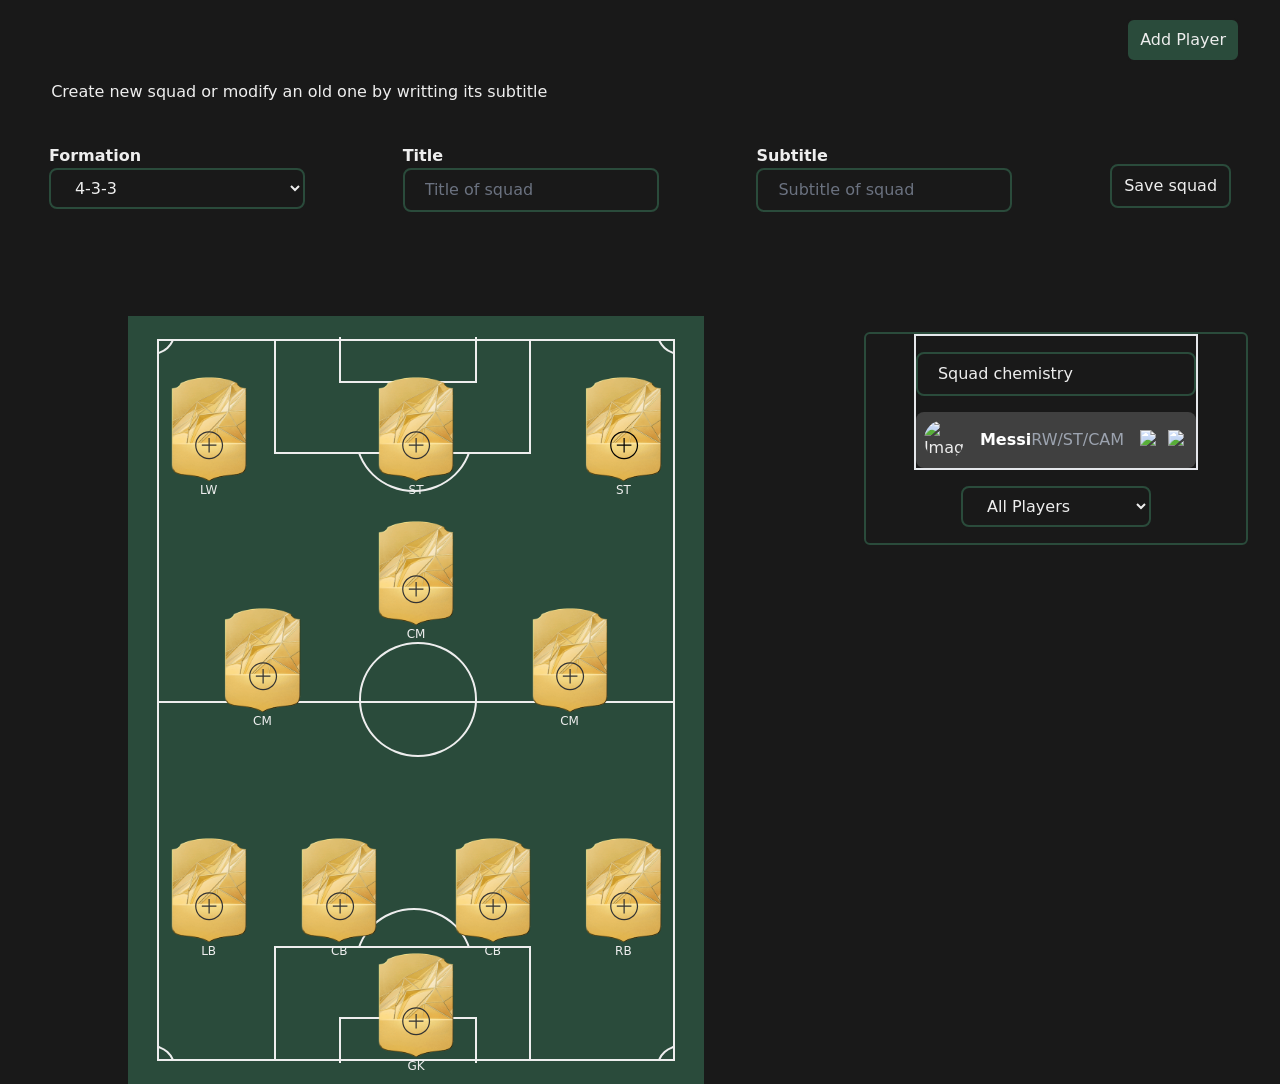
==== commit 873b67bf: "code modifications v2" ====
--- a/index.html
+++ b/index.html
@@ -6,7 +6,7 @@
         <meta name="description" content="Build and manage your custom football team with dynamic formations, player stats, chemistry calculations, and more. An interactive Ultimate Team management app.">
         <meta name="keywords" content="football team, team management, player stats, chemistry calculation, formations, ultimate team, dynamic app">
         <meta name="author" content="FI">
-        <title>Document</title>
+        <title>FUT Champions Web App</title>
         <link rel="stylesheet" href="css/pitch.css">
         <script src="js/tailwind.js"></script>
         <link href="https://cdnjs.cloudflare.com/ajax/libs/font-awesome/5.15.3/css/all.min.css" rel="stylesheet"/>
@@ -157,8 +157,27 @@
                 </div>
             </div>
         </div>
-        <!-- players container -->
+        <!-- right side container -->
         <div class="border-2 border-[#2a4b3b] rounded-md h-fit w-4/5 my-20 lg:w-[30%] md:w-[40%] text-[#eee] flex flex-col items-center">
+            <div>
+              <!-- player chemistry -->
+              <div class="border-2 w-full">
+                <div class="bg-[#191919] border-2 border-[#2a4b3b] py-2 pl-5 rounded-lg focus:outline-none my-4">
+                  Squad chemistry
+                </div>
+                <div class="flex items-center p-2 bg-neutral-700 rounded-lg">
+                  <img alt="Image of Messi" class="w-10 h-10 rounded-full" height="40" src="https://cdn.sofifa.net/players/158/023/25_120.png" width="40"/>
+                  <div class="ml-4 flex-1">
+                    <div class="text-white font-semibold">Messi</div>
+                  </div>
+                  <div class="text-gray-400 mr-4">RW/ST/CAM</div>
+                  <div class="flex space-x-2">
+                    <img alt="Flag of Argentina" class="w-5 h-5" height="20" src="https://cdn.sofifa.net/flags/ar.png" width="20"/>
+                    <img alt="Club logo" class="w-5 h-5" height="20" src="https://cdn.sofifa.net/meta/team/239235/120.png" width="20"/>
+                  </div>
+                </div>
+              </div>
+            </div>
             <select id="players_container_select" onchange="showPlayers()" name="" class="bg-[#191919] border-2 border-[#2a4b3b] py-2 pl-5 rounded-lg focus:outline-none my-4">
             <option value="all_players">All Players</option>
             <option value="squad_substitutes">Squad Substitutes</option>
@@ -232,125 +251,125 @@
         </div>
     </div>
 
-  <!-- add player Modal -->
-  <div id="add_player_modal" class="fixed inset-0 bg-neutral-800 bg-opacity-50 flex items-center justify-center hidden">
-    <div id="add_modal_content" class="w-1/2 h-5/6 overflow-y-auto scrollbar-hidden mx-auto mt-10 p-4  bg-neutral-800 rounded-lg shadow-lg">
-      <div id="close_add_player_modal" class="flex justify-end items-center mb-4">
-        <i class="fas fa-times text-gray-400 cursor-pointer text-xl"></i>
-      </div>
-      <form id="add_player_form" class="text-white flex flex-col gap-y-10">
-        <!-- Name and Photo -->
-        <div class="flex justify-between items-end">
-          <div class="flex flex-col w-2/3">
-            <label for="player_name" class="mb-5">Player's Full Name</label>
-            <input id="player_name" name="player_name" type="text" placeholder="Enter Full Name" class="p-2 bg-neutral-700 rounded-lg focus:outline-none">
-          </div>
-          <!-- Photo -->
-          <div class="w-1/3 flex flex-col items-center">
-            <label for="playerPhotoInput" class="text-white rounded-lg cursor-pointer">Choose Photo</label>
-            <input type="file" id="playerPhotoInput" name="player_photo" accept="image/*" class="hidden" />
-            <img id="playerPhotoPreview" class="mt-4 w-16" src="src/assets/img/user.png" alt="Player Photo Preview" />
-          </div>
-        </div>
-        
-        <!-- Nationality -->
-        <div>
-          <h1>Nationality</h1>
-          <select id="nationality_select" name="nationality" class="p-2 bg-neutral-700 rounded-lg focus:outline-none w-2/3">
-            <option value=""></option>
-          </select>
-        </div>
-        
-        <!-- Club -->
-        <div>
-          <h1>Club</h1>
-          <select id="club_select" name="club" class="p-2 bg-neutral-700 rounded-lg focus:outline-none w-2/3">
-            <option value=""></option>
-          </select>
-        </div>
-        
-        <!-- Position -->
-        <div class="flex flex-col">
-          <label for="player_position">Player Position:</label>
-          <select id="player_position" name="position" onchange="statisticsFields()" class="p-2 bg-neutral-700 rounded-lg focus:outline-none w-2/3">
-            <option value=""></option>
-            <option value="RW">Right Wing (RW)</option>
-            <option value="ST">Striker (ST)</option>
-            <option value="CM">Central Midfielder (CM)</option>
-            <option value="CB">Center Back (CB)</option>
-            <option value="LW">Left Wing (LW)</option>
-            <option value="GK">Goalkeeper (GK)</option>
-            <option value="CDM">Central Defensive Midfielder (CDM)</option>
-            <option value="LB">Left Back (LB)</option>
-            <option value="RB">Right Back (RB)</option>
-          </select>
-        </div>        
-        <p id="numberInputError" class="text-red-500"></p>
-        <!-- Statistics -->
-        <div class="statistics grid grid-cols-2 gap-x-16 gap-y-2">
-          <!-- General Statistics -->
-          <div class="flex flex-col">
-            <label for="rating">Rating:</label>
-            <input id="rating" name="rating" type="number" min="0" max="100" class="p-2 bg-neutral-700 rounded-lg focus:outline-none">
-          </div>
-          <div class="other_positions flex flex-col">
-            <label for="pace">Pace:</label>
-            <input id="pace" name="pace" type="number" min="0" max="100" class="p-2 bg-neutral-700 rounded-lg focus:outline-none">
-          </div>
-          <div class="other_positions flex flex-col">
-            <label for="shooting">Shooting:</label>
-            <input id="shooting" name="shooting" type="number" min="0" max="100" class="p-2 bg-neutral-700 rounded-lg focus:outline-none">
-          </div>
-          <div class="other_positions flex flex-col">
-            <label for="passing">Passing:</label>
-            <input id="passing" name="passing" type="number" min="0" max="100" class="p-2 bg-neutral-700 rounded-lg focus:outline-none">
-          </div>
-          <div class="other_positions flex flex-col">
-            <label for="dribbling">Dribbling:</label>
-            <input id="dribbling" name="dribbling" type="number" min="0" max="100" class="p-2 bg-neutral-700 rounded-lg focus:outline-none">
-          </div>
-          <div class="other_positions flex flex-col">
-            <label for="defending">Defending:</label>
-            <input id="defending" name="defending" type="number" min="0" max="100" class="p-2 bg-neutral-700 rounded-lg focus:outline-none">
-          </div>
-          <div class="other_positions flex flex-col ">
-            <label for="physical">Physical:</label>
-            <input id="physical" name="physical" type="number" min="0" max="100" class="p-2 bg-neutral-700 rounded-lg focus:outline-none">
+    <!-- add player Modal -->
+    <div id="add_player_modal" class="fixed inset-0 bg-neutral-800 bg-opacity-50 flex items-center justify-center hidden">
+      <div id="add_modal_content" class="w-1/2 h-5/6 overflow-y-auto scrollbar-hidden mx-auto mt-10 p-4  bg-neutral-800 rounded-lg shadow-lg">
+        <div id="close_add_player_modal" class="flex justify-end items-center mb-4">
+          <i class="fas fa-times text-gray-400 cursor-pointer text-xl"></i>
+        </div>
+        <form id="add_player_form" class="text-white flex flex-col gap-y-10">
+          <!-- Name and Photo -->
+          <div class="flex justify-between items-end">
+            <div class="flex flex-col w-2/3">
+              <label for="player_name" class="mb-5">Player's Full Name</label>
+              <input id="player_name" name="player_name" type="text" placeholder="Enter Full Name" class="p-2 bg-neutral-700 rounded-lg focus:outline-none">
+            </div>
+            <!-- Photo -->
+            <div class="w-1/3 flex flex-col items-center">
+              <label for="playerPhotoInput" class="text-white rounded-lg cursor-pointer">Choose Photo</label>
+              <input type="file" id="playerPhotoInput" name="player_photo" accept="image/*" class="hidden" />
+              <img id="playerPhotoPreview" class="mt-4 w-16" src="src/assets/img/user.png" alt="Player Photo Preview" />
+            </div>
           </div>
           
-          <!-- GK Statistics -->
-          <div class="gk_position hidden flex flex-col">
-            <label for="diving">Diving:</label>
-            <input id="diving" name="diving" type="number" min="0" max="100" class="p-2 bg-neutral-700 rounded-lg focus:outline-none">
+          <!-- Nationality -->
+          <div>
+            <h1>Nationality</h1>
+            <select id="nationality_select" name="nationality" class="p-2 bg-neutral-700 rounded-lg focus:outline-none w-2/3">
+              <option value=""></option>
+            </select>
           </div>
-          <div class="gk_position hidden flex flex-col">
-            <label for="handling">Handling:</label>
-            <input id="handling" name="handling" type="number" min="0" max="100" class="p-2 bg-neutral-700 rounded-lg focus:outline-none">
+          
+          <!-- Club -->
+          <div>
+            <h1>Club</h1>
+            <select id="club_select" name="club" class="p-2 bg-neutral-700 rounded-lg focus:outline-none w-2/3">
+              <option value=""></option>
+            </select>
           </div>
-          <div class="gk_position hidden flex flex-col">
-            <label for="kicking">Kicking:</label>
-            <input id="kicking" name="kicking" type="number" min="0" max="100" class="p-2 bg-neutral-700 rounded-lg focus:outline-none">
+          
+          <!-- Position -->
+          <div class="flex flex-col">
+            <label for="player_position">Player Position:</label>
+            <select id="player_position" name="position" onchange="statisticsFields()" class="p-2 bg-neutral-700 rounded-lg focus:outline-none w-2/3">
+              <option value=""></option>
+              <option value="RW">Right Wing (RW)</option>
+              <option value="ST">Striker (ST)</option>
+              <option value="CM">Central Midfielder (CM)</option>
+              <option value="CB">Center Back (CB)</option>
+              <option value="LW">Left Wing (LW)</option>
+              <option value="GK">Goalkeeper (GK)</option>
+              <option value="CDM">Central Defensive Midfielder (CDM)</option>
+              <option value="LB">Left Back (LB)</option>
+              <option value="RB">Right Back (RB)</option>
+            </select>
+          </div>        
+          <p id="numberInputError" class="text-red-500"></p>
+          <!-- Statistics -->
+          <div class="statistics grid grid-cols-2 gap-x-16 gap-y-2">
+            <!-- General Statistics -->
+            <div class="flex flex-col">
+              <label for="rating">Rating:</label>
+              <input id="rating" name="rating" type="number" min="0" max="100" class="p-2 bg-neutral-700 rounded-lg focus:outline-none">
+            </div>
+            <div class="other_positions flex flex-col">
+              <label for="pace">Pace:</label>
+              <input id="pace" name="pace" type="number" min="0" max="100" class="p-2 bg-neutral-700 rounded-lg focus:outline-none">
+            </div>
+            <div class="other_positions flex flex-col">
+              <label for="shooting">Shooting:</label>
+              <input id="shooting" name="shooting" type="number" min="0" max="100" class="p-2 bg-neutral-700 rounded-lg focus:outline-none">
+            </div>
+            <div class="other_positions flex flex-col">
+              <label for="passing">Passing:</label>
+              <input id="passing" name="passing" type="number" min="0" max="100" class="p-2 bg-neutral-700 rounded-lg focus:outline-none">
+            </div>
+            <div class="other_positions flex flex-col">
+              <label for="dribbling">Dribbling:</label>
+              <input id="dribbling" name="dribbling" type="number" min="0" max="100" class="p-2 bg-neutral-700 rounded-lg focus:outline-none">
+            </div>
+            <div class="other_positions flex flex-col">
+              <label for="defending">Defending:</label>
+              <input id="defending" name="defending" type="number" min="0" max="100" class="p-2 bg-neutral-700 rounded-lg focus:outline-none">
+            </div>
+            <div class="other_positions flex flex-col ">
+              <label for="physical">Physical:</label>
+              <input id="physical" name="physical" type="number" min="0" max="100" class="p-2 bg-neutral-700 rounded-lg focus:outline-none">
+            </div>
+            
+            <!-- GK Statistics -->
+            <div class="gk_position hidden flex flex-col">
+              <label for="diving">Diving:</label>
+              <input id="diving" name="diving" type="number" min="0" max="100" class="p-2 bg-neutral-700 rounded-lg focus:outline-none">
+            </div>
+            <div class="gk_position hidden flex flex-col">
+              <label for="handling">Handling:</label>
+              <input id="handling" name="handling" type="number" min="0" max="100" class="p-2 bg-neutral-700 rounded-lg focus:outline-none">
+            </div>
+            <div class="gk_position hidden flex flex-col">
+              <label for="kicking">Kicking:</label>
+              <input id="kicking" name="kicking" type="number" min="0" max="100" class="p-2 bg-neutral-700 rounded-lg focus:outline-none">
+            </div>
+            <div class="gk_position hidden flex flex-col">
+              <label for="reflexes">Reflexes:</label>
+              <input id="reflexes" name="reflexes" type="number" min="0" max="100" class="p-2 bg-neutral-700 rounded-lg focus:outline-none">
+            </div>
+            <div class="gk_position hidden flex flex-col">
+              <label for="speed">Speed:</label>
+              <input id="speed" name="speed" type="number" min="0" max="100" class="p-2 bg-neutral-700 rounded-lg focus:outline-none">
+            </div>
+            <div class="gk_position hidden flex flex-col ">
+              <label for="positioning" >Positioning:</label>
+              <input id="positioning" name="positioning" type="number" min="0" max="100" class="p-2 bg-neutral-700 rounded-lg focus:outline-none">
+            </div>
           </div>
-          <div class="gk_position hidden flex flex-col">
-            <label for="reflexes">Reflexes:</label>
-            <input id="reflexes" name="reflexes" type="number" min="0" max="100" class="p-2 bg-neutral-700 rounded-lg focus:outline-none">
-          </div>
-          <div class="gk_position hidden flex flex-col">
-            <label for="speed">Speed:</label>
-            <input id="speed" name="speed" type="number" min="0" max="100" class="p-2 bg-neutral-700 rounded-lg focus:outline-none">
-          </div>
-          <div class="gk_position hidden flex flex-col ">
-            <label for="positioning" >Positioning:</label>
-            <input id="positioning" name="positioning" type="number" min="0" max="100" class="p-2 bg-neutral-700 rounded-lg focus:outline-none">
-          </div>
-        </div>
-        
-        <!-- Submit Button -->
-        <button id="save_player_btn" data-player-id="" name="save_player" type="submit" class="border-2 border-[#2a4b3b] rounded-lg w-1/4 py-2 self-end hover:bg-[#2a4b3b]">Save</button>
-      </form>
           
+          <!-- Submit Button -->
+          <button id="save_player_btn" data-player-id="" name="save_player" type="submit" class="border-2 border-[#2a4b3b] rounded-lg w-1/4 py-2 self-end hover:bg-[#2a4b3b]">Save</button>
+        </form>
+            
+      </div>
     </div>
-  </div>
 
     <!-- scripts -->
     <script src="js/postions.js"></script>
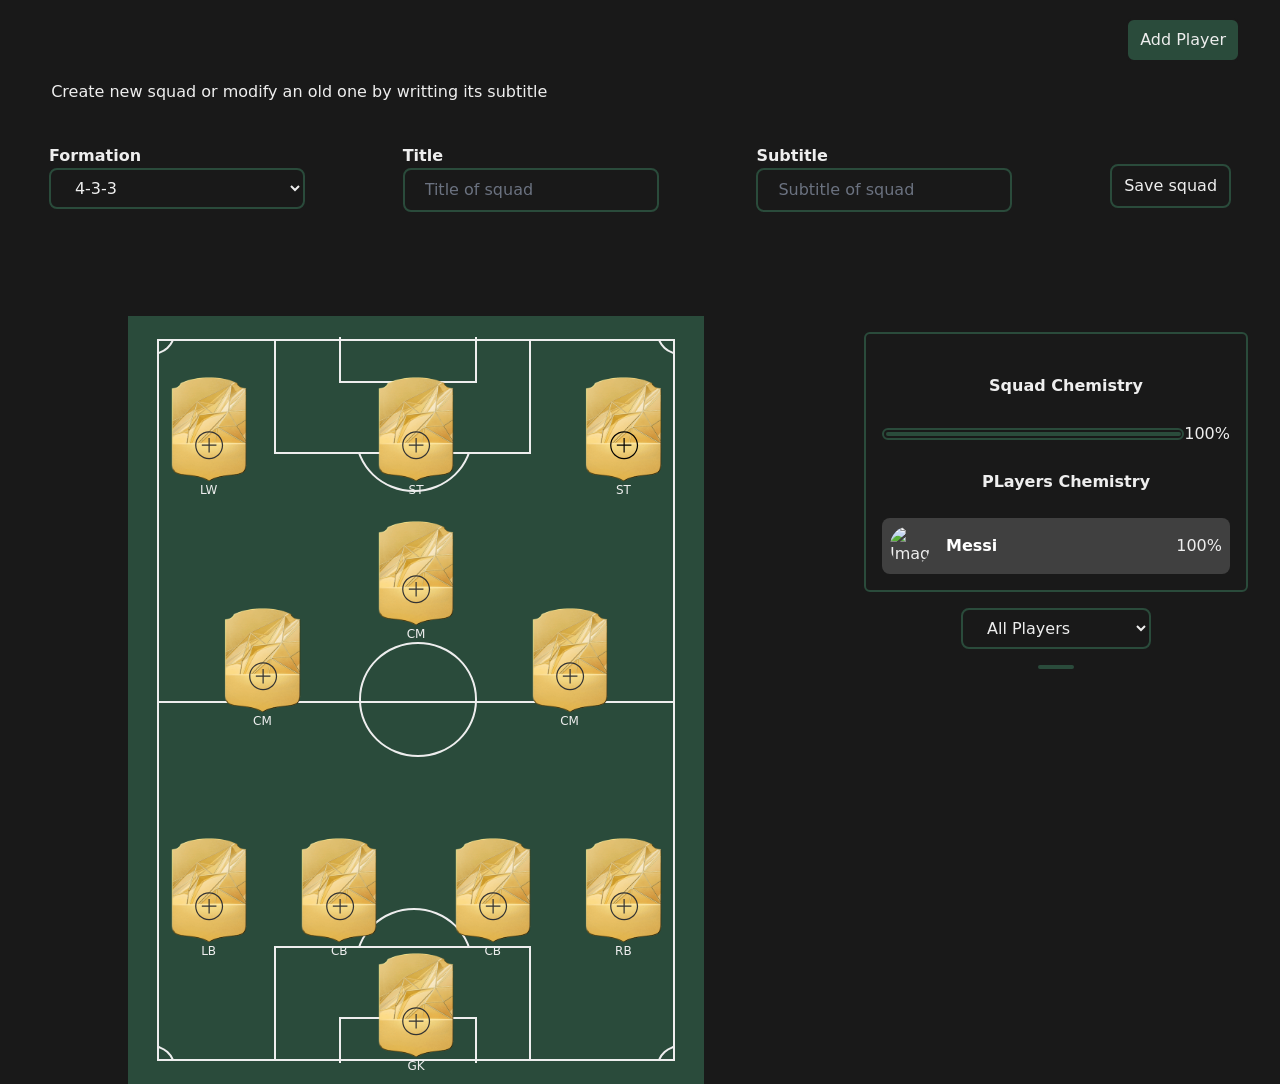
==== commit d332b983: "FUT-11 chemistry html css" ====
--- a/index.html
+++ b/index.html
@@ -55,7 +55,7 @@
 
                 <!-- carts -->
                 <div id="campo_carts" class="absolute inset-0 w-full h-full z-10 -rotate-90">
-                    <div id="LW" data-position="LW" data-player-id=""  class="cart text-[0.16rem] lg:text-[0.46rem] md:text-[0.2rem] absolute w-[12%] -translate-x-1/2 translate-y-[-100%] group">
+                    <div id="LW" data-position="LW" data-player-id=""  class="cart text-[0.16rem] xl:text-[0.46rem] lg:text-[0.3rem] md:text-[0.2rem] absolute w-[12%] -translate-x-1/2 translate-y-[-100%] group">
                         <img src="src/assets/img/badge_gold.webp" alt="">
                         <button onclick="choosePlayerModal(event)" class=" absolute top-1/2 left-[34%]">
                             <svg xmlns="http://www.w3.org/2000/svg" x="0px" y="0px" width="50%" height="50%" viewBox="0 0 50 50">
@@ -64,25 +64,25 @@
                         </button>
                     <div class="position_abr text-[#eee] text-center -mt-2 font-medium text-xs">LW</div>
                     </div>
-                    <div id="ST" data-position="ST" data-player-id="" class="cart text-[0.16rem] lg:text-[0.46rem] md:text-[0.2rem] absolute w-[12%] -translate-x-1/2 translate-y-[-100%] group">
-                        <img src="src/assets/img/badge_gold.webp" alt="">
-                        <button onclick="choosePlayerModal(event)" class=" absolute top-1/2 left-[34%]">
-                            <svg xmlns="http://www.w3.org/2000/svg" x="0px" y="0px" width="50%" height="50%" viewBox="0 0 50 50">
-                                <path d="M 25 2 C 12.309295 2 2 12.309295 2 25 C 2 37.690705 12.309295 48 25 48 C 37.690705 48 48 37.690705 48 25 C 48 12.309295 37.690705 2 25 2 z M 25 4 C 36.609824 4 46 13.390176 46 25 C 46 36.609824 36.609824 46 25 46 C 13.390176 46 4 36.609824 4 25 C 4 13.390176 13.390176 4 25 4 z M 24 13 L 24 24 L 13 24 L 13 26 L 24 26 L 24 37 L 26 37 L 26 26 L 37 26 L 37 24 L 26 24 L 26 13 L 24 13 z" style="fill: #333333;"></path>
+                    <div id="ST" data-position="ST" data-player-id="" class="cart text-[0.16rem] xl:text-[0.46rem] lg:text-[0.3rem] md:text-[0.2rem] absolute w-[12%] -translate-x-1/2 translate-y-[-100%] group">
+                      <img src="src/assets/img/badge_gold.webp" alt="">
+                      <button onclick="choosePlayerModal(event)" class=" absolute top-1/2 left-[34%]">
+                          <svg xmlns="http://www.w3.org/2000/svg" x="0px" y="0px" width="50%" height="50%" viewBox="0 0 50 50">
+                              <path d="M 25 2 C 12.309295 2 2 12.309295 2 25 C 2 37.690705 12.309295 48 25 48 C 37.690705 48 48 37.690705 48 25 C 48 12.309295 37.690705 2 25 2 z M 25 4 C 36.609824 4 46 13.390176 46 25 C 46 36.609824 36.609824 46 25 46 C 13.390176 46 4 36.609824 4 25 C 4 13.390176 13.390176 4 25 4 z M 24 13 L 24 24 L 13 24 L 13 26 L 24 26 L 24 37 L 26 37 L 26 26 L 37 26 L 37 24 L 26 24 L 26 13 L 24 13 z" style="fill: #333333;"></path>
+                          </svg>
+                      </button>
+                  <div class="position_abr text-[#eee] text-center -mt-2 font-medium text-xs">ST</div>
+                    </div>
+                    <div id="RW" data-position="RW" data-player-id=""  class="cart text-[0.16rem] xl:text-[0.46rem] lg:text-[0.3rem] md:text-[0.2rem] absolute w-[12%] -translate-x-1/2 translate-y-[-100%] group">
+                        <img src="src/assets/img/badge_gold.webp" alt="">
+                        <button onclick="choosePlayerModal(event)" class=" absolute top-1/2 left-[34%]">
+                            <svg xmlns="http://www.w3.org/2000/svg" x="0px" y="0px" width="50%" height="50%" viewBox="0 0 50 50">
+                                <path d="M 25 2 C 12.309295 2 2 12.309295 2 25 C 2 37.690705 12.309295 48 25 48 C 37.690705 48 48 37.690705 48 25 C 48 12.309295 37.690705 2 25 2 z M 25 4 C 36.609824 4 46 13.390176 46 25 C 46 36.609824 36.609824 46 25 46 C 13.390176 46 4 36.609824 4 25 C 4 13.390176 13.390176 4 25 4 z M 24 13 L 24 24 L 13 24 L 13 26 L 24 26 L 24 37 L 26 37 L 26 26 L 37 26 L 37 24 L 26 24 L 26 13 L 24 13 z" RWyle="fill: #333333;"></path>
                             </svg>
                         </button>
                     <div class="position_abr text-[#eee] text-center -mt-2 font-medium text-xs">ST</div>
                     </div>
-                    <div id="RW" data-position="RW" data-player-id=""  class="cart text-[0.16rem] lg:text-[0.46rem] md:text-[0.2rem] absolute w-[12%] -translate-x-1/2 translate-y-[-100%] group">
-                        <img src="src/assets/img/badge_gold.webp" alt="">
-                        <button onclick="choosePlayerModal(event)" class=" absolute top-1/2 left-[34%]">
-                            <svg xmlns="http://www.w3.org/2000/svg" x="0px" y="0px" width="50%" height="50%" viewBox="0 0 50 50">
-                                <path d="M 25 2 C 12.309295 2 2 12.309295 2 25 C 2 37.690705 12.309295 48 25 48 C 37.690705 48 48 37.690705 48 25 C 48 12.309295 37.690705 2 25 2 z M 25 4 C 36.609824 4 46 13.390176 46 25 C 46 36.609824 36.609824 46 25 46 C 13.390176 46 4 36.609824 4 25 C 4 13.390176 13.390176 4 25 4 z M 24 13 L 24 24 L 13 24 L 13 26 L 24 26 L 24 37 L 26 37 L 26 26 L 37 26 L 37 24 L 26 24 L 26 13 L 24 13 z" RWyle="fill: #333333;"></path>
-                            </svg>
-                        </button>
-                    <div class="position_abr text-[#eee] text-center -mt-2 font-medium text-xs">ST</div>
-                    </div>
-                    <div id="CM1" data-position="CM" data-player-id=""  class="cart text-[0.16rem] lg:text-[0.46rem] md:text-[0.2rem] absolute w-[12%] -translate-x-1/2 translate-y-[-100%] group">
+                    <div id="CM1" data-position="CM" data-player-id=""  class="cart text-[0.16rem] xl:text-[0.46rem] lg:text-[0.3rem] md:text-[0.2rem] absolute w-[12%] -translate-x-1/2 translate-y-[-100%] group">
                         <img src="src/assets/img/badge_gold.webp" alt="">
                         <button onclick="choosePlayerModal(event)" class=" absolute top-1/2 left-[34%]">
                             <svg xmlns="http://www.w3.org/2000/svg" x="0px" y="0px" width="50%" height="50%" viewBox="0 0 50 50">
@@ -91,7 +91,7 @@
                         </button>
                     <div class="position_abr text-[#eee] text-center -mt-2 font-medium text-xs">CM</div>
                     </div>
-                    <div id="CM3" data-position="CM" data-player-id=""  class="cart text-[0.16rem] lg:text-[0.46rem] md:text-[0.2rem] absolute w-[12%] -translate-x-1/2 translate-y-[-100%] group">
+                    <div id="CM3" data-position="CM" data-player-id=""  class="cart text-[0.16rem] xl:text-[0.46rem] lg:text-[0.3rem] md:text-[0.2rem] absolute w-[12%] -translate-x-1/2 translate-y-[-100%] group">
                         <img src="src/assets/img/badge_gold.webp" alt="">
                         <button onclick="choosePlayerModal(event)" class=" absolute top-1/2 left-[34%]">
                             <svg xmlns="http://www.w3.org/2000/svg" x="0px" y="0px" width="50%" height="50%" viewBox="0 0 50 50">
@@ -100,7 +100,7 @@
                         </button>
                     <div class="position_abr text-[#eee] text-center -mt-2 font-medium text-xs">CM</div>
                     </div>
-                    <div id="CM2" data-position="CM" data-player-id=""  class="cart text-[0.16rem] lg:text-[0.46rem] md:text-[0.2rem] absolute w-[12%] -translate-x-1/2 translate-y-[-100%] group">
+                    <div id="CM2" data-position="CM" data-player-id=""  class="cart text-[0.16rem] xl:text-[0.46rem] lg:text-[0.3rem] md:text-[0.2rem] absolute w-[12%] -translate-x-1/2 translate-y-[-100%] group">
                         <img src="src/assets/img/badge_gold.webp" alt="">
                         <button onclick="choosePlayerModal(event)" class=" absolute top-1/2 left-[34%]">
                             <svg xmlns="http://www.w3.org/2000/svg" x="0px" y="0px" width="50%" height="50%" viewBox="0 0 50 50">
@@ -109,7 +109,7 @@
                         </button>
                     <div class="position_abr text-[#eee] text-center -mt-2 font-medium text-xs">CM</div>
                     </div>
-                    <div id="LB" data-position="LB" data-player-id=""  class="cart text-[0.16rem] lg:text-[0.46rem] md:text-[0.2rem] absolute w-[12%] -translate-x-1/2 translate-y-[-100%] group">
+                    <div id="LB" data-position="LB" data-player-id=""  class="cart text-[0.16rem] xl:text-[0.46rem] lg:text-[0.3rem] md:text-[0.2rem] absolute w-[12%] -translate-x-1/2 translate-y-[-100%] group">
                         <img src="src/assets/img/badge_gold.webp" alt="">
                         <button onclick="choosePlayerModal(event)" class=" absolute top-1/2 left-[34%]">
                             <svg xmlns="http://www.w3.org/2000/svg" x="0px" y="0px" width="50%" height="50%" viewBox="0 0 50 50">
@@ -118,7 +118,7 @@
                         </button>
                     <div class="position_abr text-[#eee] text-center -mt-2 font-medium text-xs">LB</div>
                     </div>
-                    <div id="CB1" data-position="CB" data-player-id=""  class="cart text-[0.16rem] lg:text-[0.46rem] md:text-[0.2rem] absolute w-[12%] -translate-x-1/2 translate-y-[-100%] group">
+                    <div id="CB1" data-position="CB" data-player-id=""  class="cart text-[0.16rem] xl:text-[0.46rem] lg:text-[0.3rem] md:text-[0.2rem] absolute w-[12%] -translate-x-1/2 translate-y-[-100%] group">
                         <img src="src/assets/img/badge_gold.webp" alt="">
                         <button onclick="choosePlayerModal(event)" class=" absolute top-1/2 left-[34%]">
                             <svg xmlns="http://www.w3.org/2000/svg" x="0px" y="0px" width="50%" height="50%" viewBox="0 0 50 50">
@@ -127,7 +127,7 @@
                         </button>
                     <div class="position_abr text-[#eee] text-center -mt-2 font-medium text-xs">CB</div>
                     </div>
-                    <div id="CB2" data-position="CB" data-player-id=""  class="cart text-[0.16rem] lg:text-[0.46rem] md:text-[0.2rem] absolute w-[12%] -translate-x-1/2 translate-y-[-100%] group">
+                    <div id="CB2" data-position="CB" data-player-id=""  class="cart text-[0.16rem] xl:text-[0.46rem] lg:text-[0.3rem] md:text-[0.2rem] absolute w-[12%] -translate-x-1/2 translate-y-[-100%] group">
                         <img src="src/assets/img/badge_gold.webp" alt="">
                         <button onclick="choosePlayerModal(event)" class=" absolute top-1/2 left-[34%]">
                             <svg xmlns="http://www.w3.org/2000/svg" x="0px" y="0px" width="50%" height="50%" viewBox="0 0 50 50">
@@ -136,7 +136,7 @@
                         </button>
                     <div class="position_abr text-[#eee] text-center -mt-2 font-medium text-xs">CB</div>
                     </div>
-                    <div id="RB" data-position="RB" data-player-id=""  class="cart text-[0.16rem] lg:text-[0.46rem] md:text-[0.2rem] absolute w-[12%] -translate-x-1/2 translate-y-[-100%] group">
+                    <div id="RB" data-position="RB" data-player-id=""  class="cart text-[0.16rem] xl:text-[0.46rem] lg:text-[0.3rem] md:text-[0.2rem] absolute w-[12%] -translate-x-1/2 translate-y-[-100%] group">
                         <img src="src/assets/img/badge_gold.webp" alt="">
                         <button onclick="choosePlayerModal(event)" class=" absolute top-1/2 left-[34%]">
                             <svg xmlns="http://www.w3.org/2000/svg" x="0px" y="0px" width="50%" height="50%" viewBox="0 0 50 50">
@@ -145,7 +145,7 @@
                         </button>
                     <div class="position_abr text-[#eee] text-center -mt-2 font-medium text-xs">RB</div>
                     </div>
-                    <div id="GK" data-position="GK" data-player-id=""  class="cart text-[0.16rem] lg:text-[0.46rem] md:text-[0.2rem] absolute w-[12%] -translate-x-1/2 translate-y-[-100%] group group">
+                    <div id="GK" data-position="GK" data-player-id=""  class="cart text-[0.16rem] xl:text-[0.46rem] lg:text-[0.3rem] md:text-[0.2rem] absolute w-[12%] -translate-x-1/2 translate-y-[-100%] group group">
                         <img src="src/assets/img/badge_gold.webp" alt="">
                         <button onclick="choosePlayerModal(event)" class=" absolute top-1/2 left-[34%]">
                             <svg xmlns="http://www.w3.org/2000/svg" x="0px" y="0px" width="50%" height="50%" viewBox="0 0 50 50">
@@ -158,23 +158,29 @@
             </div>
         </div>
         <!-- right side container -->
-        <div class="border-2 border-[#2a4b3b] rounded-md h-fit w-4/5 my-20 lg:w-[30%] md:w-[40%] text-[#eee] flex flex-col items-center">
-            <div>
+        <div class="h-fit w-4/5 my-20 lg:w-[30%] md:w-[40%] text-[#eee] flex flex-col items-center">
+          <!-- chemistry -->
+            <div class="w-full">
               <!-- player chemistry -->
-              <div class="border-2 w-full">
-                <div class="bg-[#191919] border-2 border-[#2a4b3b] py-2 pl-5 rounded-lg focus:outline-none my-4">
-                  Squad chemistry
+              <div class="bg-[#191919] p-4 border-2 border-[#2a4b3b] rounded-md  w-full">
+                <div class="py-2 pl-5 rounded-lg focus:outline-none my-4 text-center font-bold">
+                  Squad Chemistry
+                </div>
+                <div class="flex justify-between items-center">
+                  <div class="w-[95%] border-2 border-[#2a4b3b] rounded-md h-3 p-[0.1rem]">
+                    <div id="chemistry_progress" class="bg-[#2a4b3b] w-full h-full rounded-md"></div>
+                  </div>
+                  <span>100%</span>
+                </div>
+                <div class="py-2 pl-5 rounded-lg focus:outline-none my-4 text-center font-bold">
+                  PLayers Chemistry
                 </div>
                 <div class="flex items-center p-2 bg-neutral-700 rounded-lg">
                   <img alt="Image of Messi" class="w-10 h-10 rounded-full" height="40" src="https://cdn.sofifa.net/players/158/023/25_120.png" width="40"/>
                   <div class="ml-4 flex-1">
                     <div class="text-white font-semibold">Messi</div>
                   </div>
-                  <div class="text-gray-400 mr-4">RW/ST/CAM</div>
-                  <div class="flex space-x-2">
-                    <img alt="Flag of Argentina" class="w-5 h-5" height="20" src="https://cdn.sofifa.net/flags/ar.png" width="20"/>
-                    <img alt="Club logo" class="w-5 h-5" height="20" src="https://cdn.sofifa.net/meta/team/239235/120.png" width="20"/>
-                  </div>
+                  <span>100%</span>
                 </div>
               </div>
             </div>
@@ -182,7 +188,7 @@
             <option value="all_players">All Players</option>
             <option value="squad_substitutes">Squad Substitutes</option>
             </select>
-            <div id="aside_players_container" class="cards grid grid-cols-3 gap-4 max-h-screen overflow-y-auto scrollbar-hidden">
+            <div id="aside_players_container" class="max-h-[60vh] lg:max-h-[80vh] md:max-h-[40vh] border-2 border-[#2a4b3b] rounded-md  grid grid-cols-3 gap-4 overflow-y-auto scrollbar-hidden" >
             <!-- players cards will appear here -->
             <div  class="player_card relative text-black ">
                 <img src="src/assets/img/badge_gold.webp" alt="">
@@ -238,7 +244,7 @@
     </main>
     <!-- choose player Modal -->
     <div id="choose_player_modal" class="fixed inset-0 bg-neutral-800 bg-opacity-50 flex items-center justify-center hidden">
-        <div id="choose_modal_content" class="w-1/2 h-3/4 overflow-y-auto scrollbar-hidden mx-auto mt-10 p-4 bg-neutral-800 rounded-lg shadow-lg">
+        <div id="choose_modal_content" class="w-full lg:w-1/2 md:w-2/3 h-3/4 overflow-y-auto scrollbar-hidden mx-auto mt-10 p-4 bg-neutral-800 rounded-lg shadow-lg">
         <div id="close_choose_player_modal" class="flex justify-end items-center mb-4">
             <i class="fas fa-times text-gray-400 cursor-pointer text-xl"></i>
         </div>
@@ -253,7 +259,7 @@
 
     <!-- add player Modal -->
     <div id="add_player_modal" class="fixed inset-0 bg-neutral-800 bg-opacity-50 flex items-center justify-center hidden">
-      <div id="add_modal_content" class="w-1/2 h-5/6 overflow-y-auto scrollbar-hidden mx-auto mt-10 p-4  bg-neutral-800 rounded-lg shadow-lg">
+      <div id="add_modal_content" class="w-11/12 lg:w-1/2 md:w-2/3 h-5/6 overflow-y-auto scrollbar-hidden mx-auto mt-10 p-4  bg-neutral-800 rounded-lg shadow-lg">
         <div id="close_add_player_modal" class="flex justify-end items-center mb-4">
           <i class="fas fa-times text-gray-400 cursor-pointer text-xl"></i>
         </div>
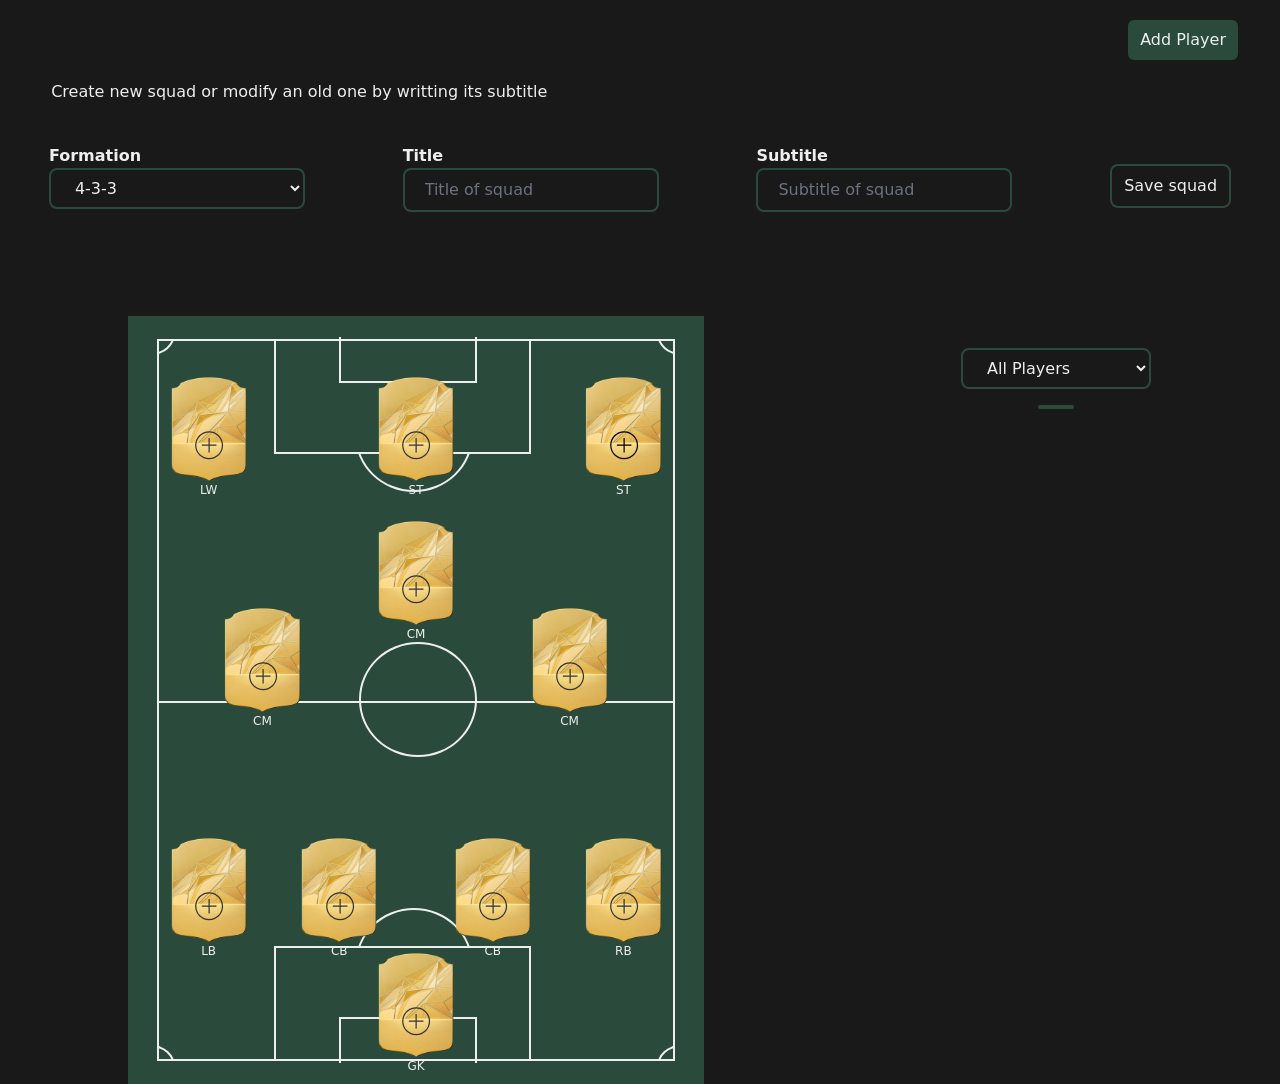
==== commit 0fb5f94a: "FUT-11 chemistry html css" ====
--- a/index.html
+++ b/index.html
@@ -162,27 +162,7 @@
           <!-- chemistry -->
             <div class="w-full">
               <!-- player chemistry -->
-              <div class="bg-[#191919] p-4 border-2 border-[#2a4b3b] rounded-md  w-full">
-                <div class="py-2 pl-5 rounded-lg focus:outline-none my-4 text-center font-bold">
-                  Squad Chemistry
-                </div>
-                <div class="flex justify-between items-center">
-                  <div class="w-[95%] border-2 border-[#2a4b3b] rounded-md h-3 p-[0.1rem]">
-                    <div id="chemistry_progress" class="bg-[#2a4b3b] w-full h-full rounded-md"></div>
-                  </div>
-                  <span>100%</span>
-                </div>
-                <div class="py-2 pl-5 rounded-lg focus:outline-none my-4 text-center font-bold">
-                  PLayers Chemistry
-                </div>
-                <div class="flex items-center p-2 bg-neutral-700 rounded-lg">
-                  <img alt="Image of Messi" class="w-10 h-10 rounded-full" height="40" src="https://cdn.sofifa.net/players/158/023/25_120.png" width="40"/>
-                  <div class="ml-4 flex-1">
-                    <div class="text-white font-semibold">Messi</div>
-                  </div>
-                  <span>100%</span>
-                </div>
-              </div>
+              
             </div>
             <select id="players_container_select" onchange="showPlayers()" name="" class="bg-[#191919] border-2 border-[#2a4b3b] py-2 pl-5 rounded-lg focus:outline-none my-4">
             <option value="all_players">All Players</option>
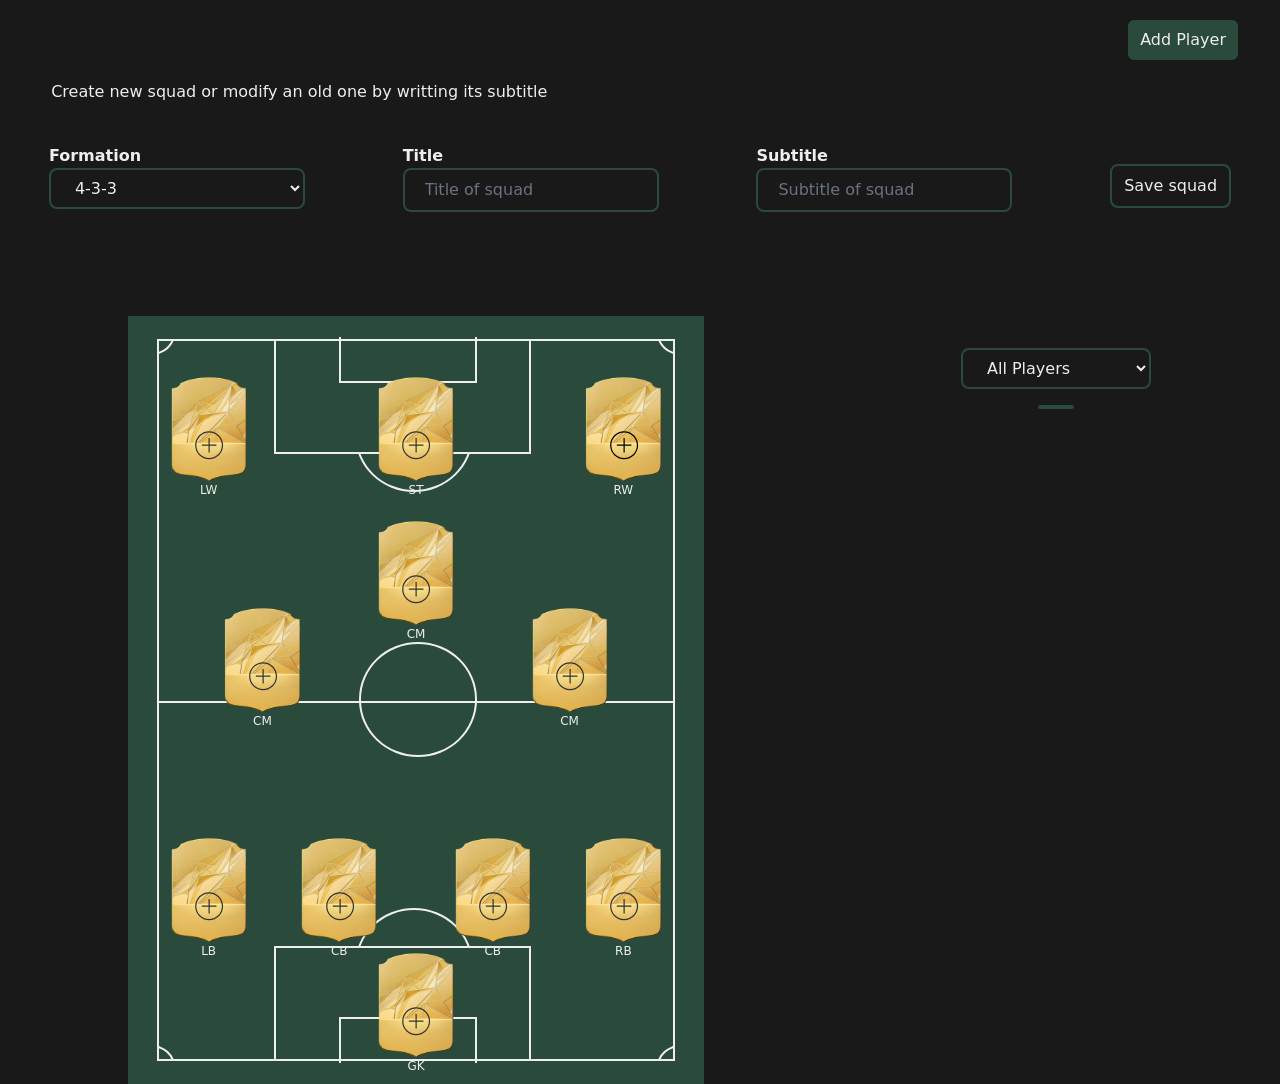
==== commit 84a75db7: "final commit" ====
--- a/index.html
+++ b/index.html
@@ -80,7 +80,7 @@
                                 <path d="M 25 2 C 12.309295 2 2 12.309295 2 25 C 2 37.690705 12.309295 48 25 48 C 37.690705 48 48 37.690705 48 25 C 48 12.309295 37.690705 2 25 2 z M 25 4 C 36.609824 4 46 13.390176 46 25 C 46 36.609824 36.609824 46 25 46 C 13.390176 46 4 36.609824 4 25 C 4 13.390176 13.390176 4 25 4 z M 24 13 L 24 24 L 13 24 L 13 26 L 24 26 L 24 37 L 26 37 L 26 26 L 37 26 L 37 24 L 26 24 L 26 13 L 24 13 z" RWyle="fill: #333333;"></path>
                             </svg>
                         </button>
-                    <div class="position_abr text-[#eee] text-center -mt-2 font-medium text-xs">ST</div>
+                    <div class="position_abr text-[#eee] text-center -mt-2 font-medium text-xs">RW</div>
                     </div>
                     <div id="CM1" data-position="CM" data-player-id=""  class="cart text-[0.16rem] xl:text-[0.46rem] lg:text-[0.3rem] md:text-[0.2rem] absolute w-[12%] -translate-x-1/2 translate-y-[-100%] group">
                         <img src="src/assets/img/badge_gold.webp" alt="">
--- a/css/pitch.css
+++ b/css/pitch.css
@@ -159,16 +159,3 @@
   scrollbar-width: none; /* Firefox */
 }
 
-img {
-  user-select: none; /* Prevents text selection */
-  pointer-events: none; /* Disables mouse interaction if needed */
-  -webkit-user-drag: none; /* Prevents image dragging in WebKit browsers */
-}
-html{
-    -webkit-touch-callout: none;
-    -webkit-user-select: none;
-    -khtml-user-select: none;
-    -moz-user-select: none;
-    -ms-user-select: none;
-    user-select: none;
-}
